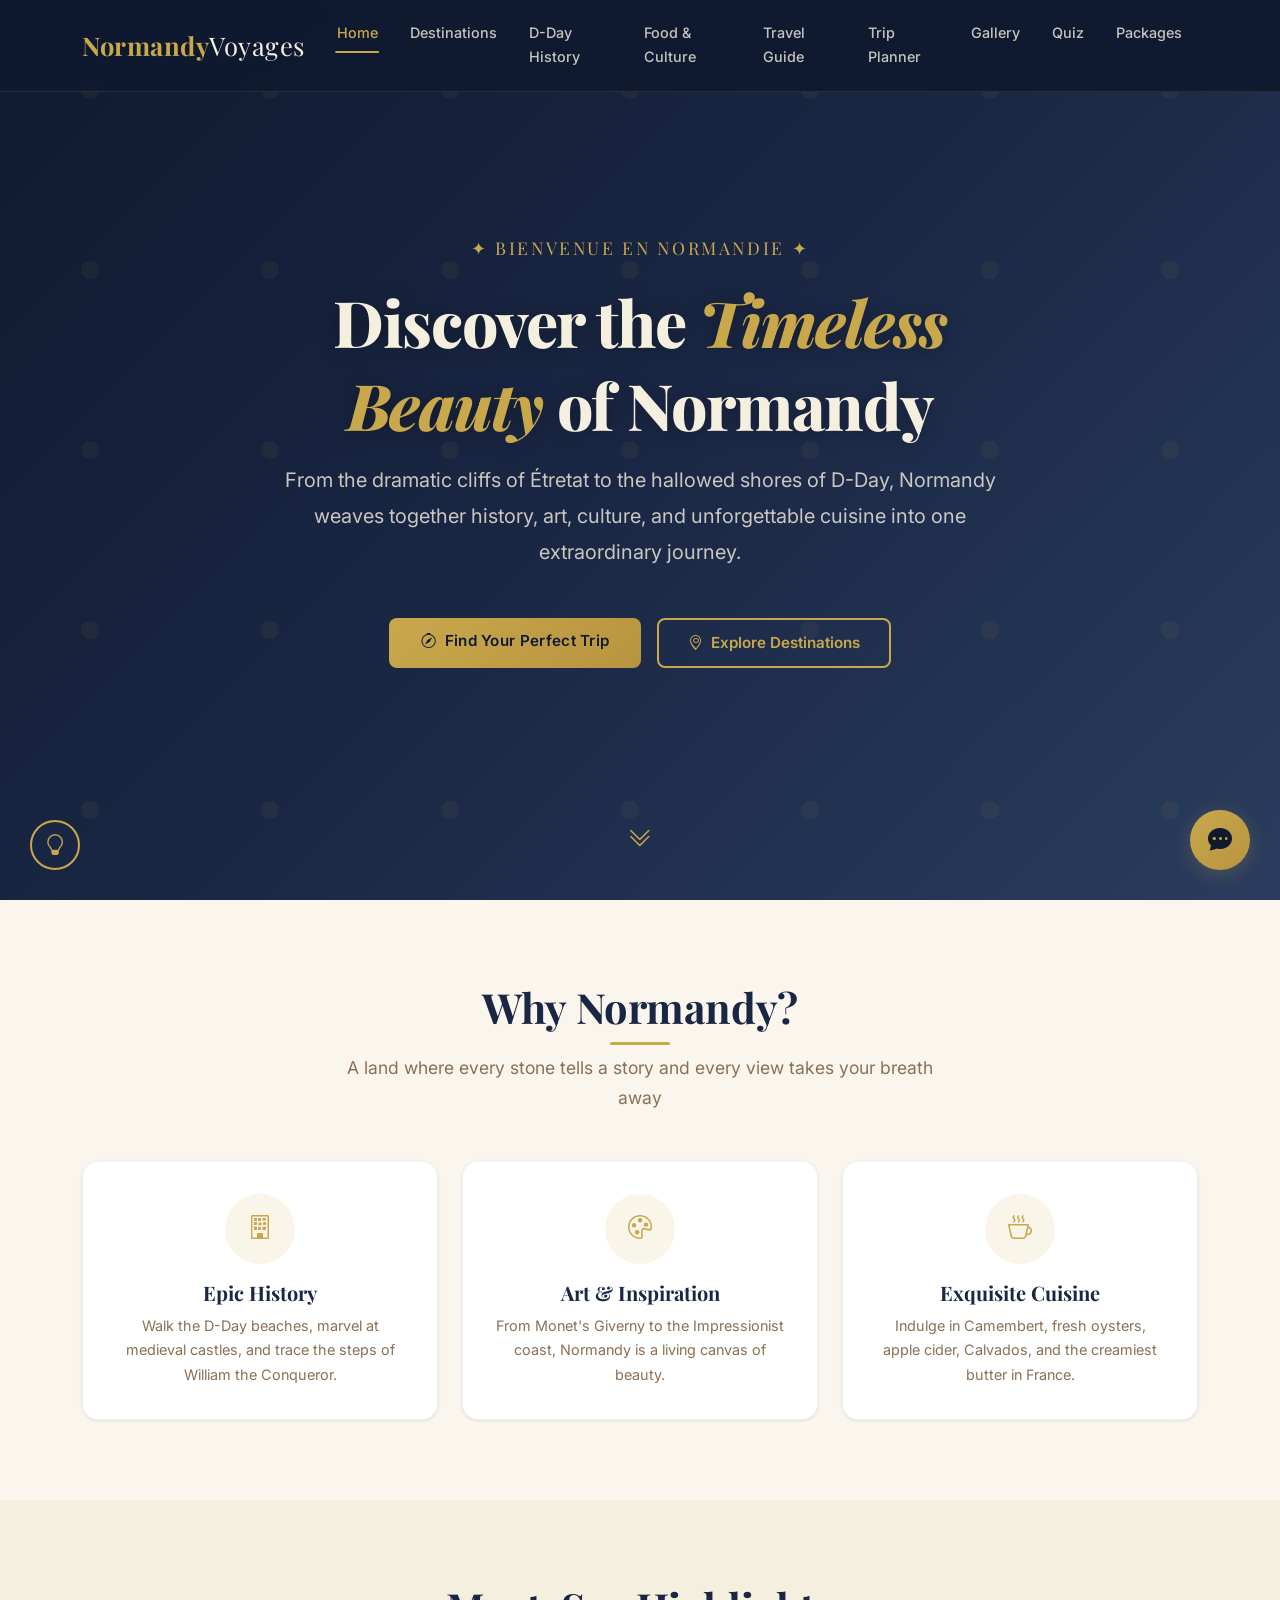
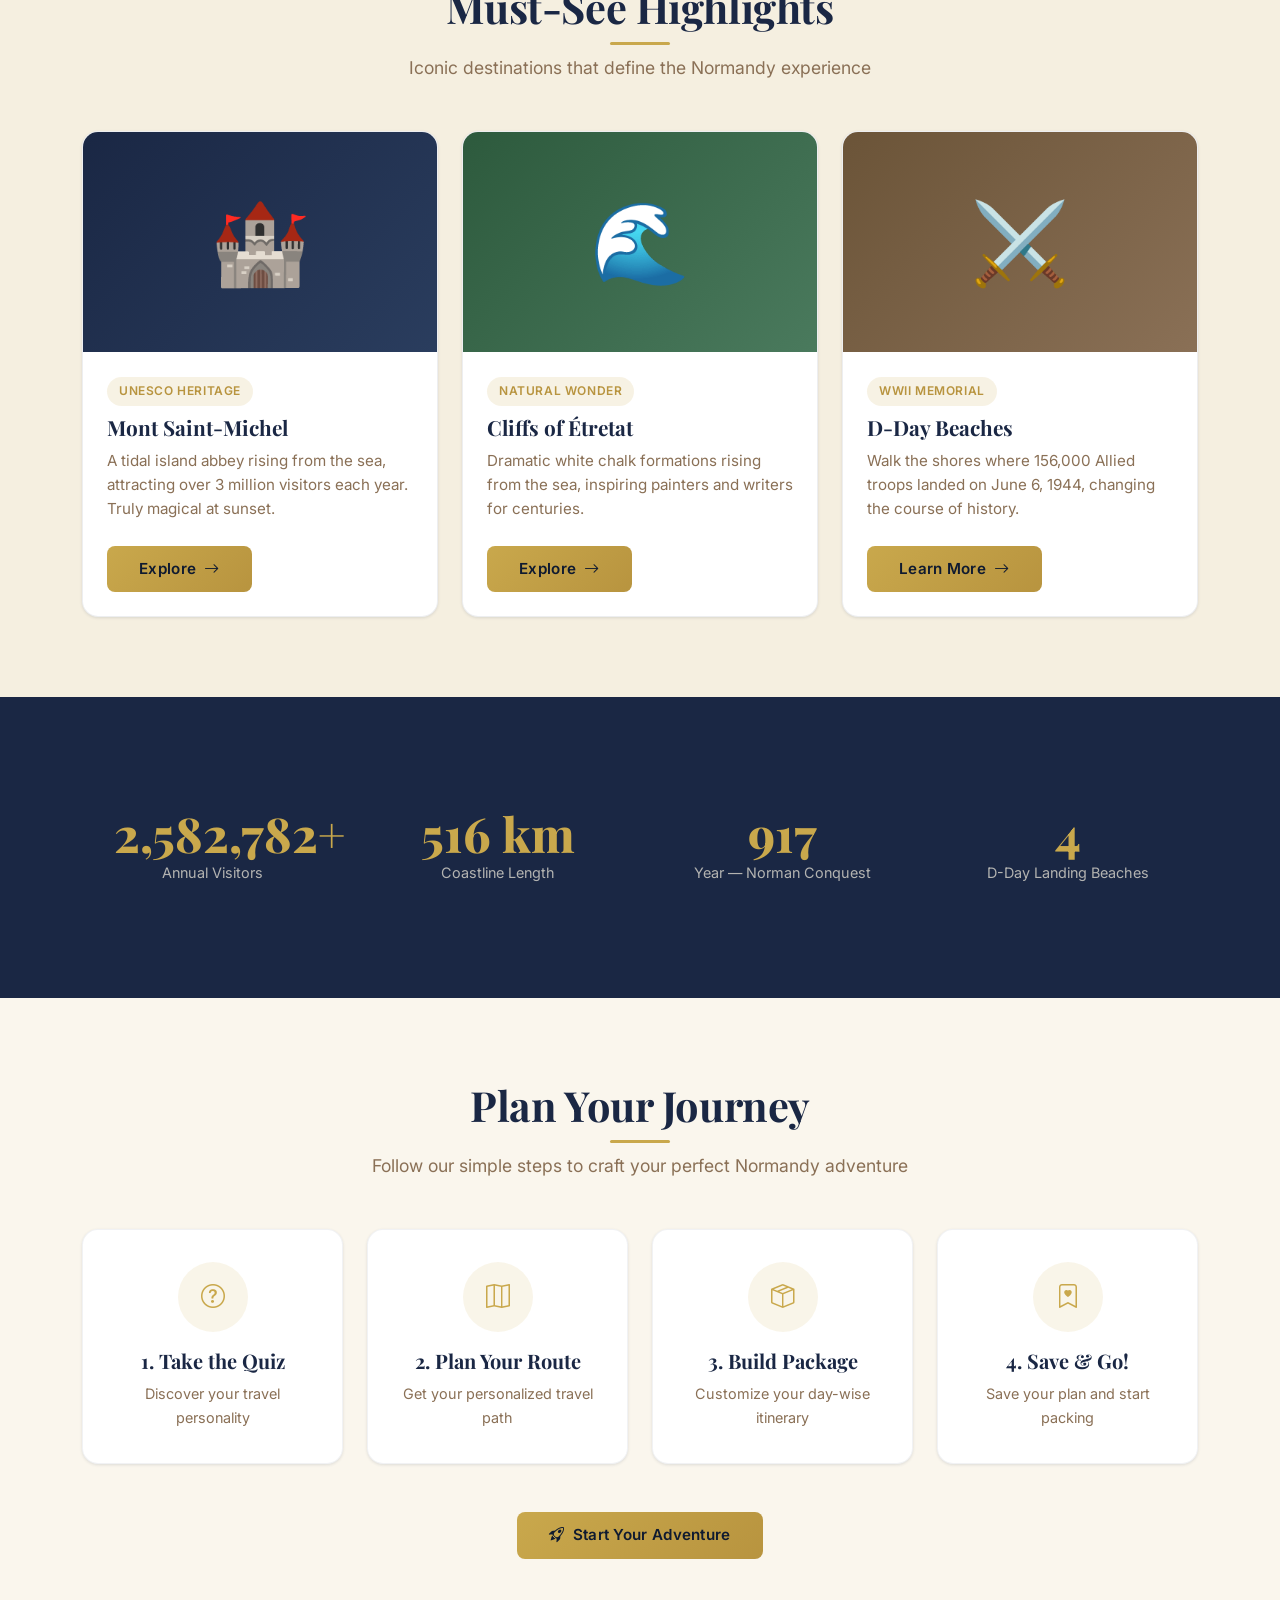
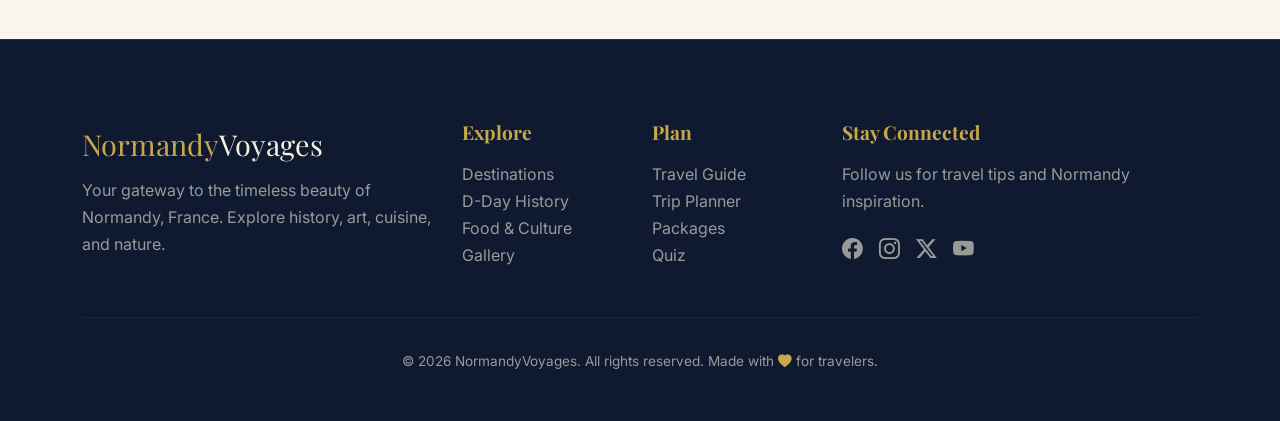
==== index.html @ 604ba860 "Initial commit: Normandy Travel Planner website" ====
<!DOCTYPE html>
<html lang="en">
<head>
  <meta charset="UTF-8">
  <meta name="viewport" content="width=device-width, initial-scale=1.0">
  <meta name="description" content="Discover Normandy, France — explore D-Day history, stunning cliffs, medieval towns, exquisite cuisine, and plan your dream trip from India.">
  <title>Normandy — Discover the Heart of France</title>

  <!-- Bootstrap 5 -->
  <link href="https://cdn.jsdelivr.net/npm/bootstrap@5.3.3/dist/css/bootstrap.min.css" rel="stylesheet">
  <!-- Bootstrap Icons -->
  <link href="https://cdn.jsdelivr.net/npm/bootstrap-icons@1.11.3/font/bootstrap-icons.min.css" rel="stylesheet">
  <!-- AOS -->
  <link href="https://unpkg.com/aos@2.3.4/dist/aos.css" rel="stylesheet">
  <!-- Custom CSS -->
  <link href="css/style.css" rel="stylesheet">
</head>
<body>

  <!-- Navbar -->
  <nav class="navbar navbar-expand-lg navbar-normandy fixed-top">
    <div class="container">
      <a class="navbar-brand" href="index.html">Normandy<span>Voyages</span></a>
      <button class="navbar-toggler" type="button" data-bs-toggle="collapse" data-bs-target="#navbarNav">
        <span class="navbar-toggler-icon"></span>
      </button>
      <div class="collapse navbar-collapse" id="navbarNav">
        <ul class="navbar-nav ms-auto">
          <li class="nav-item"><a class="nav-link active" href="index.html">Home</a></li>
          <li class="nav-item"><a class="nav-link" href="destinations.html">Destinations</a></li>
          <li class="nav-item"><a class="nav-link" href="history.html">D-Day History</a></li>
          <li class="nav-item"><a class="nav-link" href="food.html">Food & Culture</a></li>
          <li class="nav-item"><a class="nav-link" href="guide.html">Travel Guide</a></li>
          <li class="nav-item"><a class="nav-link" href="planner.html">Trip Planner</a></li>
          <li class="nav-item"><a class="nav-link" href="gallery.html">Gallery</a></li>
          <li class="nav-item"><a class="nav-link" href="quiz.html">Quiz</a></li>
          <li class="nav-item"><a class="nav-link" href="package.html">Packages</a></li>
        </ul>
      </div>
    </div>
  </nav>

  <!-- Hero -->
  <section class="hero" id="hero">
    <div class="hero-overlay"></div>
    <div class="hero-content" data-aos="fade-up">
      <p style="color: var(--gold); font-family: var(--font-heading); font-size: 1.1rem; letter-spacing: 0.15em; text-transform: uppercase; margin-bottom: 1rem;">
        ✦ Bienvenue en Normandie ✦
      </p>
      <h1>Discover the <span class="gold-text">Timeless Beauty</span> of Normandy</h1>
      <p>From the dramatic cliffs of Étretat to the hallowed shores of D-Day, Normandy weaves together history, art, culture, and unforgettable cuisine into one extraordinary journey.</p>
      <div class="d-flex gap-3 justify-content-center flex-wrap">
        <a href="quiz.html" class="btn btn-gold"><i class="bi bi-compass me-1"></i> Find Your Perfect Trip</a>
        <a href="destinations.html" class="btn btn-outline-gold"><i class="bi bi-geo-alt me-1"></i> Explore Destinations</a>
      </div>
    </div>
    <div class="hero-scroll-indicator">
      <i class="bi bi-chevron-double-down"></i>
    </div>
  </section>

  <!-- Why Normandy -->
  <section class="section-padding bg-cream" id="whyNormandy">
    <div class="container">
      <div class="section-heading" data-aos="fade-up">
        <h2>Why Normandy?</h2>
        <p>A land where every stone tells a story and every view takes your breath away</p>
      </div>
      <div class="row g-4">
        <div class="col-md-4" data-aos="fade-up" data-aos-delay="100">
          <div class="feature-icon-box">
            <div class="icon-circle"><i class="bi bi-building"></i></div>
            <h5>Epic History</h5>
            <p>Walk the D-Day beaches, marvel at medieval castles, and trace the steps of William the Conqueror.</p>
          </div>
        </div>
        <div class="col-md-4" data-aos="fade-up" data-aos-delay="200">
          <div class="feature-icon-box">
            <div class="icon-circle"><i class="bi bi-palette"></i></div>
            <h5>Art & Inspiration</h5>
            <p>From Monet's Giverny to the Impressionist coast, Normandy is a living canvas of beauty.</p>
          </div>
        </div>
        <div class="col-md-4" data-aos="fade-up" data-aos-delay="300">
          <div class="feature-icon-box">
            <div class="icon-circle"><i class="bi bi-cup-hot"></i></div>
            <h5>Exquisite Cuisine</h5>
            <p>Indulge in Camembert, fresh oysters, apple cider, Calvados, and the creamiest butter in France.</p>
          </div>
        </div>
      </div>
    </div>
  </section>

  <!-- Highlights Carousel Cards -->
  <section class="section-padding bg-parchment">
    <div class="container">
      <div class="section-heading" data-aos="fade-up">
        <h2>Must-See Highlights</h2>
        <p>Iconic destinations that define the Normandy experience</p>
      </div>
      <div class="row g-4">
        <div class="col-lg-4 col-md-6" data-aos="fade-up" data-aos-delay="100">
          <div class="card-normandy h-100">
            <div style="height: 220px; background: linear-gradient(135deg, #1a2744 0%, #2a3d5e 100%); display:flex; align-items:center; justify-content:center;">
              <span style="font-size: 5rem;">🏰</span>
            </div>
            <div class="card-body">
              <span class="card-badge">UNESCO Heritage</span>
              <h5 class="card-title">Mont Saint-Michel</h5>
              <p class="card-text">A tidal island abbey rising from the sea, attracting over 3 million visitors each year. Truly magical at sunset.</p>
              <a href="destinations.html" class="btn btn-sm btn-gold mt-2">Explore <i class="bi bi-arrow-right ms-1"></i></a>
            </div>
          </div>
        </div>
        <div class="col-lg-4 col-md-6" data-aos="fade-up" data-aos-delay="200">
          <div class="card-normandy h-100">
            <div style="height: 220px; background: linear-gradient(135deg, #2d5a3d 0%, #4a7a5d 100%); display:flex; align-items:center; justify-content:center;">
              <span style="font-size: 5rem;">🌊</span>
            </div>
            <div class="card-body">
              <span class="card-badge">Natural Wonder</span>
              <h5 class="card-title">Cliffs of Étretat</h5>
              <p class="card-text">Dramatic white chalk formations rising from the sea, inspiring painters and writers for centuries.</p>
              <a href="destinations.html" class="btn btn-sm btn-gold mt-2">Explore <i class="bi bi-arrow-right ms-1"></i></a>
            </div>
          </div>
        </div>
        <div class="col-lg-4 col-md-6" data-aos="fade-up" data-aos-delay="300">
          <div class="card-normandy h-100">
            <div style="height: 220px; background: linear-gradient(135deg, #6b5438 0%, #8a7056 100%); display:flex; align-items:center; justify-content:center;">
              <span style="font-size: 5rem;">⚔️</span>
            </div>
            <div class="card-body">
              <span class="card-badge">WWII Memorial</span>
              <h5 class="card-title">D-Day Beaches</h5>
              <p class="card-text">Walk the shores where 156,000 Allied troops landed on June 6, 1944, changing the course of history.</p>
              <a href="history.html" class="btn btn-sm btn-gold mt-2">Learn More <i class="bi bi-arrow-right ms-1"></i></a>
            </div>
          </div>
        </div>
      </div>
    </div>
  </section>

  <!-- Stats -->
  <section class="section-padding bg-navy">
    <div class="container">
      <div class="row g-4 text-center">
        <div class="col-6 col-md-3" data-aos="fade-up" data-aos-delay="100">
          <div class="stat-counter">
            <div class="stat-number" data-target="3000000" data-suffix="+">0</div>
            <div class="stat-label">Annual Visitors</div>
          </div>
        </div>
        <div class="col-6 col-md-3" data-aos="fade-up" data-aos-delay="200">
          <div class="stat-counter">
            <div class="stat-number" data-target="600" data-suffix=" km">0</div>
            <div class="stat-label">Coastline Length</div>
          </div>
        </div>
        <div class="col-6 col-md-3" data-aos="fade-up" data-aos-delay="300">
          <div class="stat-counter">
            <div class="stat-number" data-target="1066" data-suffix="">0</div>
            <div class="stat-label">Year — Norman Conquest</div>
          </div>
        </div>
        <div class="col-6 col-md-3" data-aos="fade-up" data-aos-delay="400">
          <div class="stat-counter">
            <div class="stat-number" data-target="5" data-suffix="">0</div>
            <div class="stat-label">D-Day Landing Beaches</div>
          </div>
        </div>
      </div>
    </div>
  </section>

  <!-- User Flow CTA -->
  <section class="section-padding bg-cream">
    <div class="container">
      <div class="section-heading" data-aos="fade-up">
        <h2>Plan Your Journey</h2>
        <p>Follow our simple steps to craft your perfect Normandy adventure</p>
      </div>
      <div class="row g-4">
        <div class="col-md-3 col-6" data-aos="fade-up" data-aos-delay="100">
          <div class="feature-icon-box">
            <div class="icon-circle"><i class="bi bi-question-circle"></i></div>
            <h5>1. Take the Quiz</h5>
            <p>Discover your travel personality</p>
          </div>
        </div>
        <div class="col-md-3 col-6" data-aos="fade-up" data-aos-delay="200">
          <div class="feature-icon-box">
            <div class="icon-circle"><i class="bi bi-map"></i></div>
            <h5>2. Plan Your Route</h5>
            <p>Get your personalized travel path</p>
          </div>
        </div>
        <div class="col-md-3 col-6" data-aos="fade-up" data-aos-delay="300">
          <div class="feature-icon-box">
            <div class="icon-circle"><i class="bi bi-box-seam"></i></div>
            <h5>3. Build Package</h5>
            <p>Customize your day-wise itinerary</p>
          </div>
        </div>
        <div class="col-md-3 col-6" data-aos="fade-up" data-aos-delay="400">
          <div class="feature-icon-box">
            <div class="icon-circle"><i class="bi bi-bookmark-heart"></i></div>
            <h5>4. Save & Go!</h5>
            <p>Save your plan and start packing</p>
          </div>
        </div>
      </div>
      <div class="text-center mt-5" data-aos="fade-up" data-aos-delay="500">
        <a href="quiz.html" class="btn btn-gold btn-lg"><i class="bi bi-rocket-takeoff me-2"></i>Start Your Adventure</a>
      </div>
    </div>
  </section>

  <!-- Footer -->
  <footer class="footer">
    <div class="container">
      <div class="row g-4">
        <div class="col-lg-4 col-md-6">
          <div class="footer-brand">Normandy<span style="color: var(--parchment); font-weight: 400;">Voyages</span></div>
          <p>Your gateway to the timeless beauty of Normandy, France. Explore history, art, cuisine, and nature.</p>
        </div>
        <div class="col-lg-2 col-md-6">
          <h5>Explore</h5>
          <ul class="list-unstyled">
            <li><a href="destinations.html">Destinations</a></li>
            <li><a href="history.html">D-Day History</a></li>
            <li><a href="food.html">Food & Culture</a></li>
            <li><a href="gallery.html">Gallery</a></li>
          </ul>
        </div>
        <div class="col-lg-2 col-md-6">
          <h5>Plan</h5>
          <ul class="list-unstyled">
            <li><a href="guide.html">Travel Guide</a></li>
            <li><a href="planner.html">Trip Planner</a></li>
            <li><a href="package.html">Packages</a></li>
            <li><a href="quiz.html">Quiz</a></li>
          </ul>
        </div>
        <div class="col-lg-4 col-md-6">
          <h5>Stay Connected</h5>
          <p>Follow us for travel tips and Normandy inspiration.</p>
          <div class="d-flex gap-3 mt-2">
            <a href="#" aria-label="Facebook" style="font-size: 1.3rem;"><i class="bi bi-facebook"></i></a>
            <a href="#" aria-label="Instagram" style="font-size: 1.3rem;"><i class="bi bi-instagram"></i></a>
            <a href="#" aria-label="Twitter" style="font-size: 1.3rem;"><i class="bi bi-twitter-x"></i></a>
            <a href="#" aria-label="YouTube" style="font-size: 1.3rem;"><i class="bi bi-youtube"></i></a>
          </div>
        </div>
      </div>
      <div class="footer-divider"></div>
      <div class="footer-bottom">
        <p>&copy; 2026 NormandyVoyages. All rights reserved. Made with <i class="bi bi-heart-fill" style="color: var(--gold);"></i> for travelers.</p>
      </div>
    </div>
  </footer>

  <!-- Surprise Button -->
  <button class="surprise-btn" id="surpriseBtn" aria-label="Fun fact"><i class="bi bi-lightbulb"></i></button>

  <!-- Scripts -->
  <script src="https://cdn.jsdelivr.net/npm/bootstrap@5.3.3/dist/js/bootstrap.bundle.min.js"></script>
  <script src="https://unpkg.com/aos@2.3.4/dist/aos.js"></script>
  <script src="js/app.js"></script>
  <script src="js/chatbot.js"></script>
</body>
</html>
---- css/style.css ----
/* ============================================
   NORMANDY TRAVEL WEBSITE — DESIGN SYSTEM
   Theme: Historic + Nostalgic / Old Europe
   ============================================ */

/* --- Google Fonts --- */
@import url('https://fonts.googleapis.com/css2?family=Playfair+Display:ital,wght@0,400;0,600;0,700;0,800;1,400&family=Cinzel:wght@400;600;700&family=Inter:wght@300;400;500;600;700&display=swap');

/* --- CSS Variables --- */
:root {
  /* Palette */
  --navy:        #1a2744;
  --navy-deep:   #0f1a30;
  --navy-light:  #2a3d5e;
  --parchment:   #f5efe0;
  --parchment-dark: #e8dcc8;
  --gold:        #c9a84c;
  --gold-muted:  #b8943f;
  --gold-light:  #e2cf8a;
  --brown:       #6b5438;
  --brown-soft:  #8a7056;
  --brown-light: #a8916f;
  --cream:       #faf6ed;
  --white:       #ffffff;
  --black:       #111111;
  --red-accent:  #9e3a3a;

  /* Typography */
  --font-heading: 'Playfair Display', 'Cinzel', Georgia, serif;
  --font-body:    'Inter', -apple-system, BlinkMacSystemFont, sans-serif;

  /* Spacing */
  --space-xs: 0.25rem;
  --space-sm: 0.5rem;
  --space-md: 1rem;
  --space-lg: 2rem;
  --space-xl: 3rem;
  --space-2xl: 5rem;

  /* Border Radius */
  --radius-sm: 4px;
  --radius-md: 8px;
  --radius-lg: 16px;
  --radius-full: 9999px;

  /* Shadows */
  --shadow-sm: 0 1px 3px rgba(26,39,68,0.12);
  --shadow-md: 0 4px 12px rgba(26,39,68,0.15);
  --shadow-lg: 0 8px 30px rgba(26,39,68,0.2);
  --shadow-gold: 0 4px 20px rgba(201,168,76,0.25);

  /* Transitions */
  --transition-fast: 0.2s ease;
  --transition-base: 0.3s ease;
  --transition-slow: 0.5s ease;
}

/* --- Reset & Base --- */
*, *::before, *::after {
  box-sizing: border-box;
  margin: 0;
  padding: 0;
}

html {
  scroll-behavior: smooth;
  overflow-x: hidden;
}

body {
  font-family: var(--font-body);
  background-color: var(--cream);
  color: var(--navy);
  line-height: 1.7;
  font-weight: 400;
  overflow-x: hidden;
}

::selection {
  background: var(--gold);
  color: var(--navy-deep);
}

img {
  max-width: 100%;
  height: auto;
}

a {
  color: var(--gold-muted);
  text-decoration: none;
  transition: color var(--transition-fast);
}
a:hover {
  color: var(--gold);
}

/* --- Typography --- */
h1, h2, h3, h4, h5, h6 {
  font-family: var(--font-heading);
  color: var(--navy);
  line-height: 1.3;
  font-weight: 700;
}

h1 { font-size: 3.2rem; letter-spacing: -0.02em; }
h2 { font-size: 2.4rem; letter-spacing: -0.01em; }
h3 { font-size: 1.8rem; }
h4 { font-size: 1.4rem; }

.text-gold { color: var(--gold) !important; }
.text-parchment { color: var(--parchment) !important; }
.text-navy { color: var(--navy) !important; }
.text-brown { color: var(--brown) !important; }

/* --- Section Helpers --- */
.section-padding {
  padding: var(--space-2xl) 0;
}

.section-heading {
  text-align: center;
  margin-bottom: var(--space-xl);
}
.section-heading h2 {
  font-size: 2.6rem;
  margin-bottom: var(--space-sm);
  position: relative;
  display: inline-block;
}
.section-heading h2::after {
  content: '';
  display: block;
  width: 60px;
  height: 3px;
  background: var(--gold);
  margin: var(--space-sm) auto 0;
  border-radius: var(--radius-full);
}
.section-heading p {
  color: var(--brown-soft);
  font-size: 1.1rem;
  max-width: 600px;
  margin: 0 auto;
}

.bg-navy    { background-color: var(--navy) !important; }
.bg-cream   { background-color: var(--cream) !important; }
.bg-parchment { background-color: var(--parchment) !important; }
.bg-navy-deep { background-color: var(--navy-deep) !important; }

/* --- Navbar --- */
.navbar-normandy {
  background: rgba(15,26,48,0.95);
  backdrop-filter: blur(12px);
  -webkit-backdrop-filter: blur(12px);
  border-bottom: 1px solid rgba(201,168,76,0.15);
  padding: 0.8rem 0;
  transition: all var(--transition-base);
}
.navbar-normandy .navbar-brand {
  font-family: var(--font-heading);
  font-size: 1.6rem;
  color: var(--gold) !important;
  font-weight: 700;
  letter-spacing: 0.02em;
}
.navbar-normandy .navbar-brand span {
  color: var(--parchment);
  font-weight: 400;
}
.navbar-normandy .nav-link {
  color: rgba(245,239,224,0.8) !important;
  font-size: 0.9rem;
  font-weight: 500;
  padding: 0.5rem 1rem !important;
  transition: color var(--transition-fast);
  position: relative;
}
.navbar-normandy .nav-link::after {
  content: '';
  position: absolute;
  bottom: 0;
  left: 50%;
  transform: translateX(-50%);
  width: 0;
  height: 2px;
  background: var(--gold);
  transition: width var(--transition-base);
  border-radius: var(--radius-full);
}
.navbar-normandy .nav-link:hover,
.navbar-normandy .nav-link.active {
  color: var(--gold) !important;
}
.navbar-normandy .nav-link:hover::after,
.navbar-normandy .nav-link.active::after {
  width: 60%;
}
.navbar-normandy .navbar-toggler {
  border-color: rgba(201,168,76,0.3);
}
.navbar-normandy .navbar-toggler-icon {
  filter: invert(1);
}

/* --- Hero Section --- */
.hero {
  position: relative;
  min-height: 100vh;
  display: flex;
  align-items: center;
  justify-content: center;
  text-align: center;
  overflow: hidden;
  background: linear-gradient(135deg, var(--navy-deep) 0%, var(--navy) 50%, var(--navy-light) 100%);
}
.hero-overlay {
  position: absolute;
  inset: 0;
  background: url('data:image/svg+xml,<svg xmlns="http://www.w3.org/2000/svg" viewBox="0 0 100 100"><defs><pattern id="p" width="20" height="20" patternUnits="userSpaceOnUse"><circle cx="10" cy="10" r="1" fill="rgba(201,168,76,0.06)"/></pattern></defs><rect fill="url(%23p)" width="100" height="100"/></svg>');
  z-index: 1;
}
.hero-content {
  position: relative;
  z-index: 2;
  max-width: 800px;
  padding: var(--space-lg);
}
.hero-content h1 {
  color: var(--parchment);
  font-size: 4rem;
  font-weight: 800;
  margin-bottom: var(--space-md);
  text-shadow: 0 2px 20px rgba(0,0,0,0.3);
}
.hero-content h1 .gold-text {
  color: var(--gold);
  font-style: italic;
}
.hero-content p {
  color: rgba(245,239,224,0.8);
  font-size: 1.25rem;
  margin-bottom: var(--space-xl);
  line-height: 1.8;
}
.hero-scroll-indicator {
  position: absolute;
  bottom: 40px;
  left: 50%;
  transform: translateX(-50%);
  z-index: 2;
  animation: bounce 2s infinite;
}
.hero-scroll-indicator i {
  color: var(--gold);
  font-size: 1.5rem;
}

@keyframes bounce {
  0%, 20%, 50%, 80%, 100% { transform: translateX(-50%) translateY(0); }
  40% { transform: translateX(-50%) translateY(-15px); }
  60% { transform: translateX(-50%) translateY(-8px); }
}

/* --- Buttons --- */
.btn-gold {
  background: linear-gradient(135deg, var(--gold) 0%, var(--gold-muted) 100%);
  color: var(--navy-deep);
  border: none;
  padding: 0.75rem 2rem;
  font-family: var(--font-body);
  font-weight: 600;
  font-size: 0.95rem;
  border-radius: var(--radius-md);
  cursor: pointer;
  transition: all var(--transition-base);
  position: relative;
  overflow: hidden;
  letter-spacing: 0.02em;
}
.btn-gold::before {
  content: '';
  position: absolute;
  top: 50%;
  left: 50%;
  width: 0;
  height: 0;
  background: rgba(255,255,255,0.2);
  border-radius: 50%;
  transform: translate(-50%,-50%);
  transition: width 0.6s ease, height 0.6s ease;
}
.btn-gold:hover {
  transform: translateY(-2px);
  box-shadow: var(--shadow-gold);
  color: var(--navy-deep);
}
.btn-gold:hover::before {
  width: 300px;
  height: 300px;
}
.btn-gold:active {
  transform: translateY(0);
}

.btn-outline-gold {
  background: transparent;
  border: 2px solid var(--gold);
  color: var(--gold);
  padding: 0.7rem 1.8rem;
  font-weight: 600;
  font-size: 0.95rem;
  border-radius: var(--radius-md);
  cursor: pointer;
  transition: all var(--transition-base);
}
.btn-outline-gold:hover {
  background: var(--gold);
  color: var(--navy-deep);
  transform: translateY(-2px);
  box-shadow: var(--shadow-gold);
}

.btn-navy {
  background: var(--navy);
  color: var(--parchment);
  border: none;
  padding: 0.75rem 2rem;
  font-weight: 600;
  font-size: 0.95rem;
  border-radius: var(--radius-md);
  cursor: pointer;
  transition: all var(--transition-base);
}
.btn-navy:hover {
  background: var(--navy-light);
  color: var(--gold);
  transform: translateY(-2px);
  box-shadow: var(--shadow-md);
}

/* --- Card System --- */
.card-normandy {
  background: var(--white);
  border: 1px solid rgba(26,39,68,0.08);
  border-radius: var(--radius-lg);
  overflow: hidden;
  transition: all var(--transition-base);
  box-shadow: var(--shadow-sm);
}
.card-normandy:hover {
  transform: translateY(-6px);
  box-shadow: var(--shadow-lg);
  border-color: rgba(201,168,76,0.2);
}
.card-normandy .card-img-top {
  height: 220px;
  object-fit: cover;
  transition: transform var(--transition-slow);
}
.card-normandy:hover .card-img-top {
  transform: scale(1.05);
}
.card-normandy .card-body {
  padding: 1.5rem;
}
.card-normandy .card-title {
  font-family: var(--font-heading);
  color: var(--navy);
  font-size: 1.3rem;
  margin-bottom: 0.5rem;
}
.card-normandy .card-text {
  color: var(--brown-soft);
  font-size: 0.95rem;
  line-height: 1.6;
}
.card-normandy .card-badge {
  display: inline-block;
  background: rgba(201,168,76,0.15);
  color: var(--gold-muted);
  font-size: 0.75rem;
  font-weight: 600;
  padding: 0.25rem 0.75rem;
  border-radius: var(--radius-full);
  margin-bottom: 0.5rem;
  text-transform: uppercase;
  letter-spacing: 0.05em;
}

/* Dark card variant */
.card-dark {
  background: var(--navy);
  border-color: rgba(201,168,76,0.1);
}
.card-dark .card-title { color: var(--parchment); }
.card-dark .card-text { color: rgba(245,239,224,0.7); }

/* --- Footer --- */
.footer {
  background: var(--navy-deep);
  color: rgba(245,239,224,0.6);
  padding: var(--space-2xl) 0 var(--space-lg);
  border-top: 1px solid rgba(201,168,76,0.15);
}
.footer h5 {
  color: var(--gold);
  font-family: var(--font-heading);
  margin-bottom: var(--space-md);
  font-size: 1.2rem;
}
.footer a {
  color: rgba(245,239,224,0.6);
  transition: color var(--transition-fast);
}
.footer a:hover {
  color: var(--gold);
}
.footer-brand {
  font-family: var(--font-heading);
  font-size: 1.8rem;
  color: var(--gold);
  margin-bottom: var(--space-sm);
}
.footer-divider {
  border-top: 1px solid rgba(201,168,76,0.1);
  margin: var(--space-lg) 0;
}
.footer-bottom {
  text-align: center;
  font-size: 0.85rem;
}

/* --- Page Header Banner (for inner pages) --- */
.page-banner {
  background: linear-gradient(135deg, var(--navy-deep), var(--navy));
  padding: 8rem 0 4rem;
  text-align: center;
  position: relative;
  overflow: hidden;
}
.page-banner::before {
  content: '';
  position: absolute;
  inset: 0;
  background: radial-gradient(circle at 30% 50%, rgba(201,168,76,0.08) 0%, transparent 60%);
}
.page-banner h1 {
  color: var(--parchment);
  font-size: 3rem;
  position: relative;
  z-index: 1;
}
.page-banner p {
  color: rgba(245,239,224,0.7);
  font-size: 1.15rem;
  max-width: 600px;
  margin: var(--space-sm) auto 0;
  position: relative;
  z-index: 1;
}

/* --- Timeline (History page) --- */
.timeline {
  position: relative;
  padding: var(--space-lg) 0;
}
.timeline::before {
  content: '';
  position: absolute;
  left: 50%;
  transform: translateX(-50%);
  top: 0;
  bottom: 0;
  width: 3px;
  background: linear-gradient(to bottom, var(--gold), var(--brown-light));
  border-radius: var(--radius-full);
}
.timeline-item {
  position: relative;
  width: 45%;
  padding: var(--space-lg);
  background: var(--white);
  border-radius: var(--radius-lg);
  box-shadow: var(--shadow-sm);
  margin-bottom: var(--space-xl);
  border: 1px solid rgba(26,39,68,0.06);
  transition: all var(--transition-base);
}
.timeline-item:hover {
  box-shadow: var(--shadow-md);
  transform: translateY(-3px);
}
.timeline-item:nth-child(odd) {
  margin-left: 5%;
}
.timeline-item:nth-child(even) {
  margin-left: 50%;
}
.timeline-item .timeline-date {
  display: inline-block;
  background: var(--navy);
  color: var(--gold);
  padding: 0.3rem 1rem;
  border-radius: var(--radius-full);
  font-size: 0.85rem;
  font-weight: 600;
  margin-bottom: var(--space-sm);
}
.timeline-item h4 {
  color: var(--navy);
  margin-bottom: 0.5rem;
}
.timeline-item p {
  color: var(--brown-soft);
  font-size: 0.95rem;
}
.timeline-dot {
  position: absolute;
  top: 2rem;
  width: 16px;
  height: 16px;
  background: var(--gold);
  border: 3px solid var(--navy);
  border-radius: 50%;
  z-index: 2;
}
.timeline-item:nth-child(odd) .timeline-dot {
  right: -8px;
  transform: translateX(50%);
}
.timeline-item:nth-child(even) .timeline-dot {
  left: -8px;
  transform: translateX(-50%);
}

/* Responsive timeline */
@media (max-width: 768px) {
  .timeline::before { left: 20px; }
  .timeline-item { width: calc(100% - 50px); margin-left: 50px !important; }
  .timeline-item .timeline-dot { left: -42px !important; right: auto !important; transform: none !important; }
}

/* --- Gallery --- */
.gallery-filter-btn {
  background: transparent;
  border: 2px solid var(--navy-light);
  color: var(--navy);
  padding: 0.5rem 1.2rem;
  border-radius: var(--radius-full);
  font-size: 0.85rem;
  font-weight: 500;
  cursor: pointer;
  transition: all var(--transition-base);
  margin: 0.25rem;
}
.gallery-filter-btn:hover,
.gallery-filter-btn.active {
  background: var(--navy);
  color: var(--gold);
  border-color: var(--navy);
}
.gallery-grid {
  display: grid;
  grid-template-columns: repeat(auto-fill, minmax(280px, 1fr));
  gap: var(--space-md);
}
.gallery-item {
  position: relative;
  border-radius: var(--radius-lg);
  overflow: hidden;
  cursor: pointer;
  aspect-ratio: 4/3;
}
.gallery-item img {
  width: 100%;
  height: 100%;
  object-fit: cover;
  transition: transform var(--transition-slow);
}
.gallery-item:hover img {
  transform: scale(1.1);
}
.gallery-item .gallery-overlay {
  position: absolute;
  inset: 0;
  background: linear-gradient(to top, rgba(15,26,48,0.85), transparent 60%);
  display: flex;
  align-items: flex-end;
  padding: var(--space-md);
  opacity: 0;
  transition: opacity var(--transition-base);
}
.gallery-item:hover .gallery-overlay {
  opacity: 1;
}
.gallery-overlay span {
  color: var(--parchment);
  font-family: var(--font-heading);
  font-size: 1.1rem;
}

/* --- Quiz Styles --- */
.quiz-container {
  max-width: 700px;
  margin: 0 auto;
  background: var(--white);
  border-radius: var(--radius-lg);
  padding: var(--space-xl);
  box-shadow: var(--shadow-md);
  border: 1px solid rgba(26,39,68,0.06);
}
.quiz-progress {
  height: 6px;
  background: var(--parchment-dark);
  border-radius: var(--radius-full);
  margin-bottom: var(--space-lg);
  overflow: hidden;
}
.quiz-progress-bar {
  height: 100%;
  background: linear-gradient(90deg, var(--gold), var(--gold-light));
  border-radius: var(--radius-full);
  transition: width var(--transition-slow);
}
.quiz-question { margin-bottom: var(--space-lg); }
.quiz-question h3 {
  font-size: 1.4rem;
  margin-bottom: var(--space-md);
  color: var(--navy);
}
.quiz-option {
  display: block;
  width: 100%;
  text-align: left;
  background: var(--parchment);
  border: 2px solid transparent;
  border-radius: var(--radius-md);
  padding: 1rem 1.25rem;
  margin-bottom: var(--space-sm);
  cursor: pointer;
  transition: all var(--transition-fast);
  font-size: 0.95rem;
  color: var(--navy);
}
.quiz-option:hover {
  border-color: var(--gold);
  background: rgba(201,168,76,0.08);
  transform: translateX(5px);
}
.quiz-option.selected {
  border-color: var(--gold);
  background: rgba(201,168,76,0.15);
  font-weight: 600;
}

/* Quiz result */
.quiz-result {
  text-align: center;
  padding: var(--space-xl);
}
.quiz-result h2 {
  color: var(--gold);
  margin-bottom: var(--space-sm);
}

/* --- Planner Form --- */
.planner-form {
  background: var(--white);
  border-radius: var(--radius-lg);
  padding: var(--space-xl);
  box-shadow: var(--shadow-md);
  border: 1px solid rgba(26,39,68,0.06);
}
.planner-form label {
  font-weight: 600;
  color: var(--navy);
  margin-bottom: 0.3rem;
  font-size: 0.9rem;
}
.planner-form .form-control,
.planner-form .form-select {
  border: 2px solid var(--parchment-dark);
  border-radius: var(--radius-md);
  padding: 0.7rem 1rem;
  font-family: var(--font-body);
  transition: border-color var(--transition-fast);
  background: var(--cream);
}
.planner-form .form-control:focus,
.planner-form .form-select:focus {
  border-color: var(--gold);
  box-shadow: 0 0 0 3px rgba(201,168,76,0.15);
}

/* --- Planner Result --- */
.planner-result {
  background: var(--navy);
  border-radius: var(--radius-lg);
  padding: var(--space-xl);
  color: var(--parchment);
  margin-top: var(--space-lg);
}
.planner-result h3 {
  color: var(--gold);
  margin-bottom: var(--space-md);
}
.planner-result .route-step {
  display: flex;
  align-items: flex-start;
  gap: var(--space-md);
  padding: var(--space-md) 0;
  border-bottom: 1px solid rgba(201,168,76,0.12);
}
.planner-result .route-step:last-child { border-bottom: none; }
.route-step .route-icon {
  width: 40px;
  height: 40px;
  background: rgba(201,168,76,0.15);
  border-radius: 50%;
  display: flex;
  align-items: center;
  justify-content: center;
  color: var(--gold);
  flex-shrink: 0;
}
.route-step .route-info h5 {
  color: var(--parchment);
  font-family: var(--font-heading);
  margin-bottom: 0.2rem;
}
.route-step .route-info p {
  color: rgba(245,239,224,0.6);
  font-size: 0.9rem;
  margin: 0;
}

/* --- Package Builder --- */
.package-option {
  background: var(--white);
  border: 2px solid var(--parchment-dark);
  border-radius: var(--radius-lg);
  padding: var(--space-lg);
  text-align: center;
  cursor: pointer;
  transition: all var(--transition-base);
}
.package-option:hover {
  border-color: var(--gold);
  transform: translateY(-3px);
  box-shadow: var(--shadow-md);
}
.package-option.selected {
  border-color: var(--gold);
  background: rgba(201,168,76,0.06);
  box-shadow: var(--shadow-gold);
}
.package-option i {
  font-size: 2rem;
  color: var(--gold);
  margin-bottom: var(--space-sm);
}
.package-option h5 {
  color: var(--navy);
  margin-bottom: 0.3rem;
}
.package-option p {
  color: var(--brown-soft);
  font-size: 0.85rem;
  margin: 0;
}

/* Itinerary */
.itinerary-card {
  background: var(--white);
  border-radius: var(--radius-lg);
  overflow: hidden;
  box-shadow: var(--shadow-sm);
  border: 1px solid rgba(26,39,68,0.06);
  margin-bottom: var(--space-md);
  transition: all var(--transition-base);
}
.itinerary-card:hover {
  box-shadow: var(--shadow-md);
}
.itinerary-card .day-header {
  background: var(--navy);
  color: var(--gold);
  padding: 0.75rem 1.25rem;
  font-family: var(--font-heading);
  font-weight: 600;
}
.itinerary-card .day-body {
  padding: 1.25rem;
}
.itinerary-card .day-body p {
  color: var(--brown-soft);
  margin: 0;
  font-size: 0.95rem;
}

/* --- Chatbot --- */
.chatbot-toggle {
  position: fixed;
  bottom: 30px;
  right: 30px;
  width: 60px;
  height: 60px;
  background: linear-gradient(135deg, var(--gold), var(--gold-muted));
  border: none;
  border-radius: 50%;
  color: var(--navy-deep);
  font-size: 1.5rem;
  cursor: pointer;
  box-shadow: var(--shadow-gold);
  z-index: 1000;
  transition: all var(--transition-base);
  display: flex;
  align-items: center;
  justify-content: center;
}
.chatbot-toggle:hover {
  transform: scale(1.1);
  box-shadow: 0 6px 25px rgba(201,168,76,0.4);
}

.chatbot-window {
  position: fixed;
  bottom: 100px;
  right: 30px;
  width: 380px;
  max-height: 520px;
  background: var(--white);
  border-radius: var(--radius-lg);
  box-shadow: var(--shadow-lg);
  z-index: 1001;
  display: none;
  flex-direction: column;
  overflow: hidden;
  border: 1px solid rgba(26,39,68,0.08);
  animation: chatSlideUp 0.3s ease;
}
.chatbot-window.open {
  display: flex;
}
@keyframes chatSlideUp {
  from { opacity: 0; transform: translateY(20px); }
  to { opacity: 1; transform: translateY(0); }
}

.chatbot-header {
  background: var(--navy);
  color: var(--parchment);
  padding: 1rem 1.25rem;
  display: flex;
  align-items: center;
  justify-content: space-between;
}
.chatbot-header h6 {
  margin: 0;
  font-family: var(--font-heading);
  color: var(--gold);
  font-size: 1.1rem;
}
.chatbot-header .close-chat {
  background: none;
  border: none;
  color: var(--parchment);
  font-size: 1.2rem;
  cursor: pointer;
  opacity: 0.7;
  transition: opacity var(--transition-fast);
}
.chatbot-header .close-chat:hover { opacity: 1; }

.chatbot-body {
  flex: 1;
  overflow-y: auto;
  padding: var(--space-md);
  background: var(--cream);
  min-height: 300px;
}
.chat-message {
  margin-bottom: var(--space-sm);
  display: flex;
  gap: 0.5rem;
}
.chat-message.bot { justify-content: flex-start; }
.chat-message.user { justify-content: flex-end; }
.chat-bubble {
  max-width: 80%;
  padding: 0.75rem 1rem;
  border-radius: var(--radius-lg);
  font-size: 0.9rem;
  line-height: 1.5;
}
.chat-message.bot .chat-bubble {
  background: var(--white);
  color: var(--navy);
  border: 1px solid rgba(26,39,68,0.08);
  border-bottom-left-radius: var(--radius-sm);
}
.chat-message.user .chat-bubble {
  background: var(--navy);
  color: var(--parchment);
  border-bottom-right-radius: var(--radius-sm);
}

.chat-suggestions {
  display: flex;
  flex-wrap: wrap;
  gap: 0.4rem;
  margin-top: var(--space-sm);
}
.chat-suggestion-btn {
  background: rgba(201,168,76,0.12);
  border: 1px solid rgba(201,168,76,0.3);
  color: var(--gold-muted);
  font-size: 0.78rem;
  padding: 0.35rem 0.7rem;
  border-radius: var(--radius-full);
  cursor: pointer;
  transition: all var(--transition-fast);
}
.chat-suggestion-btn:hover {
  background: var(--gold);
  color: var(--navy-deep);
}

.chatbot-footer {
  padding: 0.75rem;
  background: var(--white);
  border-top: 1px solid rgba(26,39,68,0.06);
  display: flex;
  gap: 0.5rem;
}
.chatbot-footer input {
  flex: 1;
  border: 2px solid var(--parchment-dark);
  border-radius: var(--radius-md);
  padding: 0.6rem 1rem;
  font-family: var(--font-body);
  font-size: 0.9rem;
  background: var(--cream);
  transition: border-color var(--transition-fast);
}
.chatbot-footer input:focus {
  outline: none;
  border-color: var(--gold);
}
.chatbot-footer button {
  background: var(--gold);
  border: none;
  color: var(--navy-deep);
  width: 40px;
  height: 40px;
  border-radius: var(--radius-md);
  cursor: pointer;
  display: flex;
  align-items: center;
  justify-content: center;
  transition: all var(--transition-fast);
}
.chatbot-footer button:hover {
  background: var(--gold-muted);
}

/* Typing indicator */
.typing-indicator {
  display: flex;
  gap: 4px;
  padding: 0.75rem 1rem;
  background: var(--white);
  border-radius: var(--radius-lg);
  border-bottom-left-radius: var(--radius-sm);
  border: 1px solid rgba(26,39,68,0.08);
  width: fit-content;
}
.typing-dot {
  width: 8px;
  height: 8px;
  background: var(--gold);
  border-radius: 50%;
  animation: typingBounce 1.4s infinite ease-in-out;
}
.typing-dot:nth-child(2) { animation-delay: 0.2s; }
.typing-dot:nth-child(3) { animation-delay: 0.4s; }
@keyframes typingBounce {
  0%, 60%, 100% { transform: translateY(0); opacity: 0.4; }
  30% { transform: translateY(-6px); opacity: 1; }
}

/* --- Map Section --- */
#map {
  height: 500px;
  border-radius: var(--radius-lg);
  box-shadow: var(--shadow-md);
  border: 3px solid var(--parchment-dark);
  z-index: 1;
}

/* --- Weather Widget --- */
.weather-widget {
  background: linear-gradient(135deg, var(--navy), var(--navy-light));
  border-radius: var(--radius-lg);
  padding: var(--space-lg);
  color: var(--parchment);
  box-shadow: var(--shadow-md);
}
.weather-widget h5 {
  color: var(--gold);
  margin-bottom: var(--space-md);
}
.weather-icon {
  font-size: 3rem;
  color: var(--gold-light);
}
.weather-temp {
  font-size: 2.5rem;
  font-weight: 700;
  color: var(--parchment);
}

/* --- Currency Converter --- */
.currency-converter {
  background: var(--white);
  border-radius: var(--radius-lg);
  padding: var(--space-lg);
  box-shadow: var(--shadow-sm);
  border: 1px solid rgba(26,39,68,0.06);
}

/* --- Packing Checklist --- */
.checklist-item {
  display: flex;
  align-items: center;
  gap: var(--space-sm);
  padding: 0.6rem 0;
  border-bottom: 1px solid rgba(26,39,68,0.06);
  transition: all var(--transition-fast);
}
.checklist-item:hover {
  background: rgba(201,168,76,0.04);
  padding-left: 0.5rem;
}
.checklist-item input[type="checkbox"] {
  accent-color: var(--gold);
  width: 18px;
  height: 18px;
}
.checklist-item label {
  font-size: 0.95rem;
  color: var(--navy);
  cursor: pointer;
}
.checklist-item input:checked + label {
  text-decoration: line-through;
  color: var(--brown-light);
}

/* -- Loading Spinner --- */
.loader {
  display: flex;
  align-items: center;
  justify-content: center;
  padding: var(--space-lg);
}
.loader-spinner {
  width: 40px;
  height: 40px;
  border: 3px solid var(--parchment-dark);
  border-top-color: var(--gold);
  border-radius: 50%;
  animation: spin 0.8s linear infinite;
}
@keyframes spin {
  to { transform: rotate(360deg); }
}

/* --- Surprise Button --- */
.surprise-btn {
  position: fixed;
  bottom: 30px;
  left: 30px;
  background: var(--navy);
  color: var(--gold);
  border: 2px solid var(--gold);
  width: 50px;
  height: 50px;
  border-radius: 50%;
  font-size: 1.3rem;
  cursor: pointer;
  z-index: 999;
  transition: all var(--transition-base);
  display: flex;
  align-items: center;
  justify-content: center;
}
.surprise-btn:hover {
  background: var(--gold);
  color: var(--navy-deep);
  transform: rotate(15deg) scale(1.1);
}

/* --- Ripple Effect --- */
.ripple {
  position: relative;
  overflow: hidden;
}
.ripple::after {
  content: '';
  position: absolute;
  border-radius: 50%;
  background: rgba(201,168,76,0.3);
  width: 100px;
  height: 100px;
  margin-top: -50px;
  margin-left: -50px;
  top: 50%;
  left: 50%;
  animation: rippleEffect 0.6s;
  opacity: 0;
}
@keyframes rippleEffect {
  from { transform: scale(0); opacity: 1; }
  to { transform: scale(4); opacity: 0; }
}

/* --- Feature Grid --- */
.feature-icon-box {
  text-align: center;
  padding: var(--space-lg);
  background: var(--white);
  border-radius: var(--radius-lg);
  box-shadow: var(--shadow-sm);
  border: 1px solid rgba(26,39,68,0.06);
  transition: all var(--transition-base);
}
.feature-icon-box:hover {
  transform: translateY(-5px);
  box-shadow: var(--shadow-md);
  border-color: rgba(201,168,76,0.2);
}
.feature-icon-box .icon-circle {
  width: 70px;
  height: 70px;
  border-radius: 50%;
  background: rgba(201,168,76,0.12);
  display: flex;
  align-items: center;
  justify-content: center;
  margin: 0 auto var(--space-md);
  font-size: 1.5rem;
  color: var(--gold);
  transition: all var(--transition-base);
}
.feature-icon-box:hover .icon-circle {
  background: var(--gold);
  color: var(--navy-deep);
}
.feature-icon-box h5 {
  color: var(--navy);
  margin-bottom: 0.5rem;
}
.feature-icon-box p {
  color: var(--brown-soft);
  font-size: 0.9rem;
  margin: 0;
}

/* --- Food Page Specials --- */
.food-card {
  position: relative;
  border-radius: var(--radius-lg);
  overflow: hidden;
  height: 350px;
  cursor: pointer;
}
.food-card img {
  width: 100%;
  height: 100%;
  object-fit: cover;
  transition: transform var(--transition-slow);
}
.food-card:hover img {
  transform: scale(1.08);
}
.food-card .food-info {
  position: absolute;
  bottom: 0;
  left: 0;
  right: 0;
  padding: var(--space-lg);
  background: linear-gradient(to top, rgba(15,26,48,0.9), transparent);
  color: var(--parchment);
}
.food-card .food-info h4 {
  color: var(--gold);
  margin-bottom: 0.3rem;
}
.food-card .food-info p {
  font-size: 0.9rem;
  color: rgba(245,239,224,0.8);
  margin: 0;
}

/* --- Scrollbar --- */
::-webkit-scrollbar {
  width: 8px;
}
::-webkit-scrollbar-track {
  background: var(--cream);
}
::-webkit-scrollbar-thumb {
  background: var(--brown-light);
  border-radius: var(--radius-full);
}
::-webkit-scrollbar-thumb:hover {
  background: var(--gold-muted);
}

/* --- Responsive --- */
@media (max-width: 992px) {
  h1 { font-size: 2.4rem; }
  h2 { font-size: 2rem; }
  .hero-content h1 { font-size: 3rem; }
  .section-heading h2 { font-size: 2.2rem; }
}
@media (max-width: 768px) {
  h1 { font-size: 2rem; }
  .hero-content h1 { font-size: 2.4rem; }
  .hero-content p { font-size: 1.05rem; }
  .section-padding { padding: var(--space-xl) 0; }
  .chatbot-window { width: calc(100% - 20px); right: 10px; bottom: 90px; }
  .page-banner { padding: 6rem 0 3rem; }
}
@media (max-width: 576px) {
  .hero-content h1 { font-size: 2rem; }
  .gallery-grid { grid-template-columns: 1fr; }
}

/* --- Glass Card --- */
.glass-card {
  background: rgba(255,255,255,0.7);
  backdrop-filter: blur(10px);
  -webkit-backdrop-filter: blur(10px);
  border: 1px solid rgba(255,255,255,0.3);
  border-radius: var(--radius-lg);
  box-shadow: var(--shadow-sm);
}

/* --- Stat Counter --- */
.stat-counter {
  text-align: center;
  padding: var(--space-lg);
}
.stat-counter .stat-number {
  font-family: var(--font-heading);
  font-size: 3rem;
  font-weight: 800;
  color: var(--gold);
  line-height: 1;
}
.stat-counter .stat-label {
  color: rgba(245,239,224,0.7);
  font-size: 0.9rem;
  margin-top: var(--space-xs);
}

/* --- Lightbox --- */
.lightbox-overlay {
  position: fixed;
  inset: 0;
  background: rgba(15,26,48,0.95);
  z-index: 2000;
  display: none;
  align-items: center;
  justify-content: center;
  animation: fadeIn 0.3s ease;
}
.lightbox-overlay.active { display: flex; }
.lightbox-overlay img {
  max-width: 90%;
  max-height: 85vh;
  border-radius: var(--radius-md);
  box-shadow: var(--shadow-lg);
}
.lightbox-close {
  position: absolute;
  top: 20px;
  right: 30px;
  background: none;
  border: none;
  color: var(--parchment);
  font-size: 2rem;
  cursor: pointer;
  opacity: 0.7;
  transition: opacity var(--transition-fast);
}
.lightbox-close:hover { opacity: 1; }

@keyframes fadeIn {
  from { opacity: 0; }
  to { opacity: 1; }
}
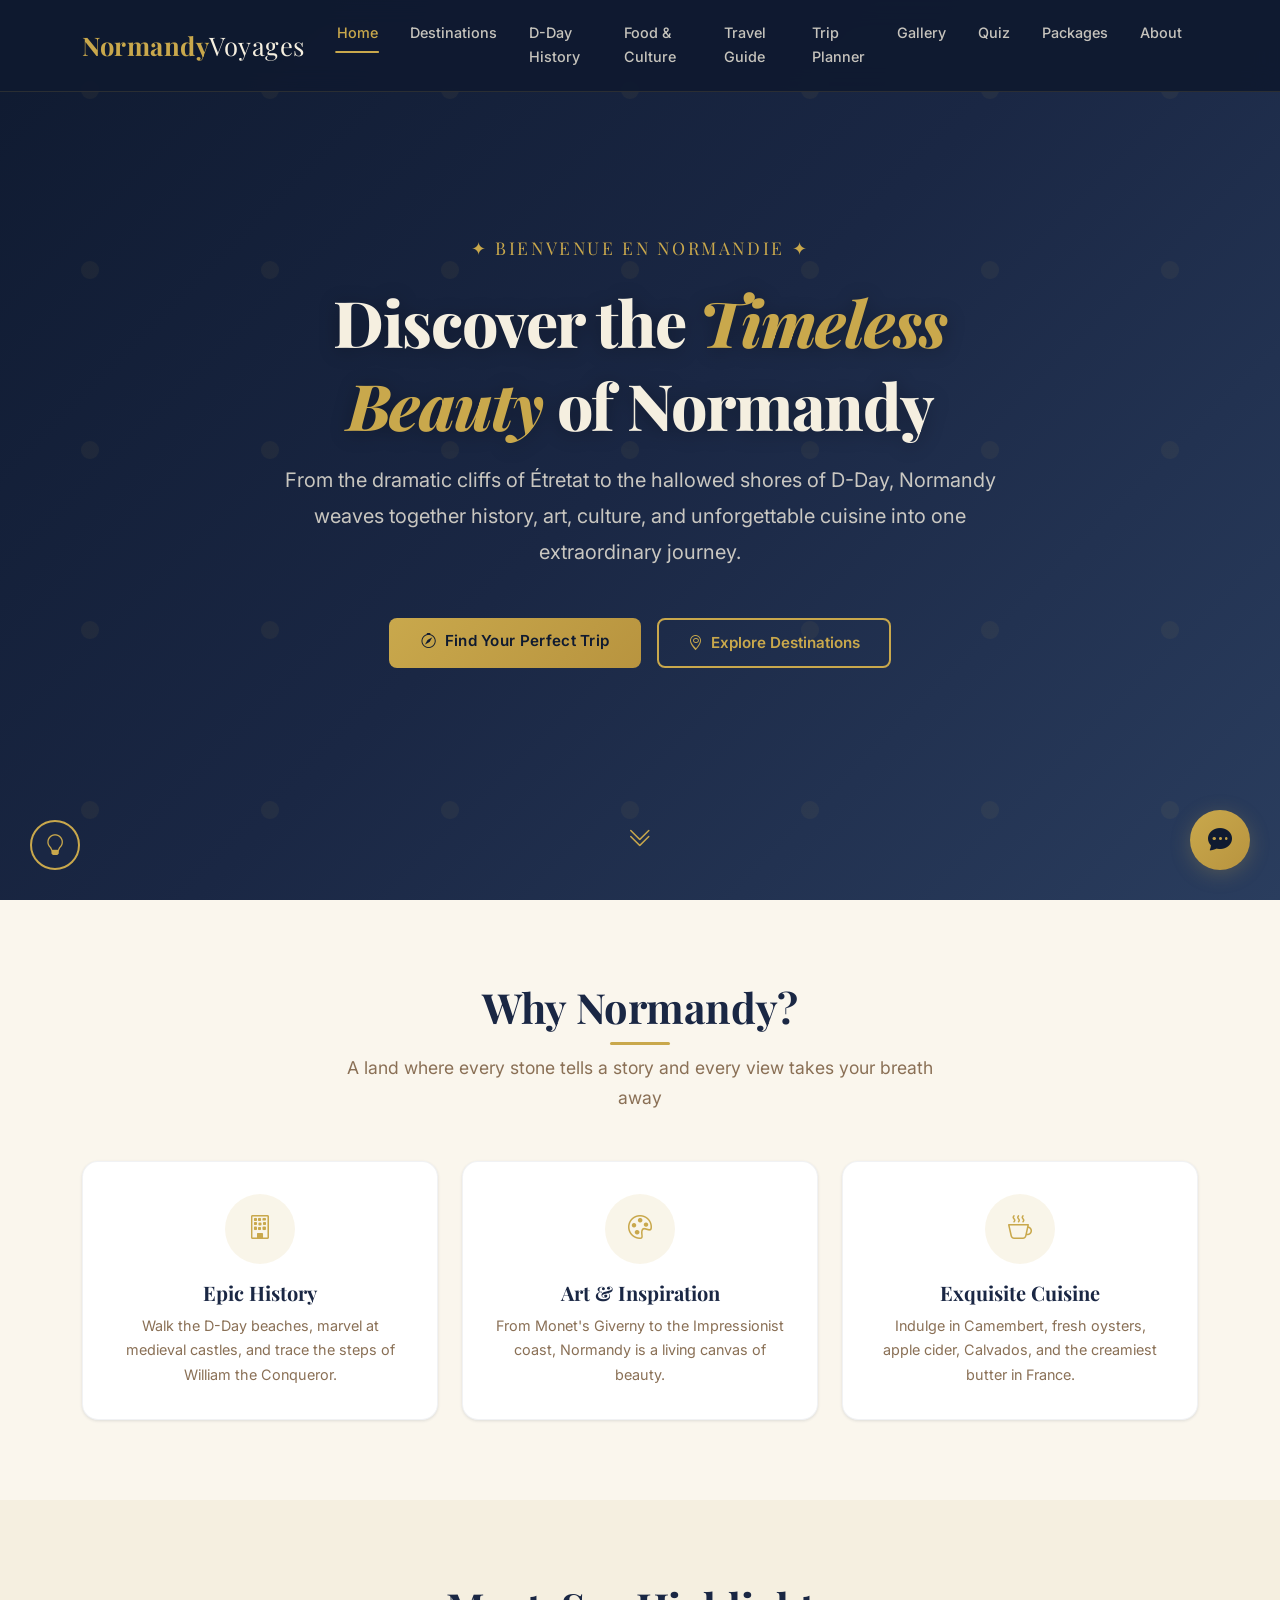
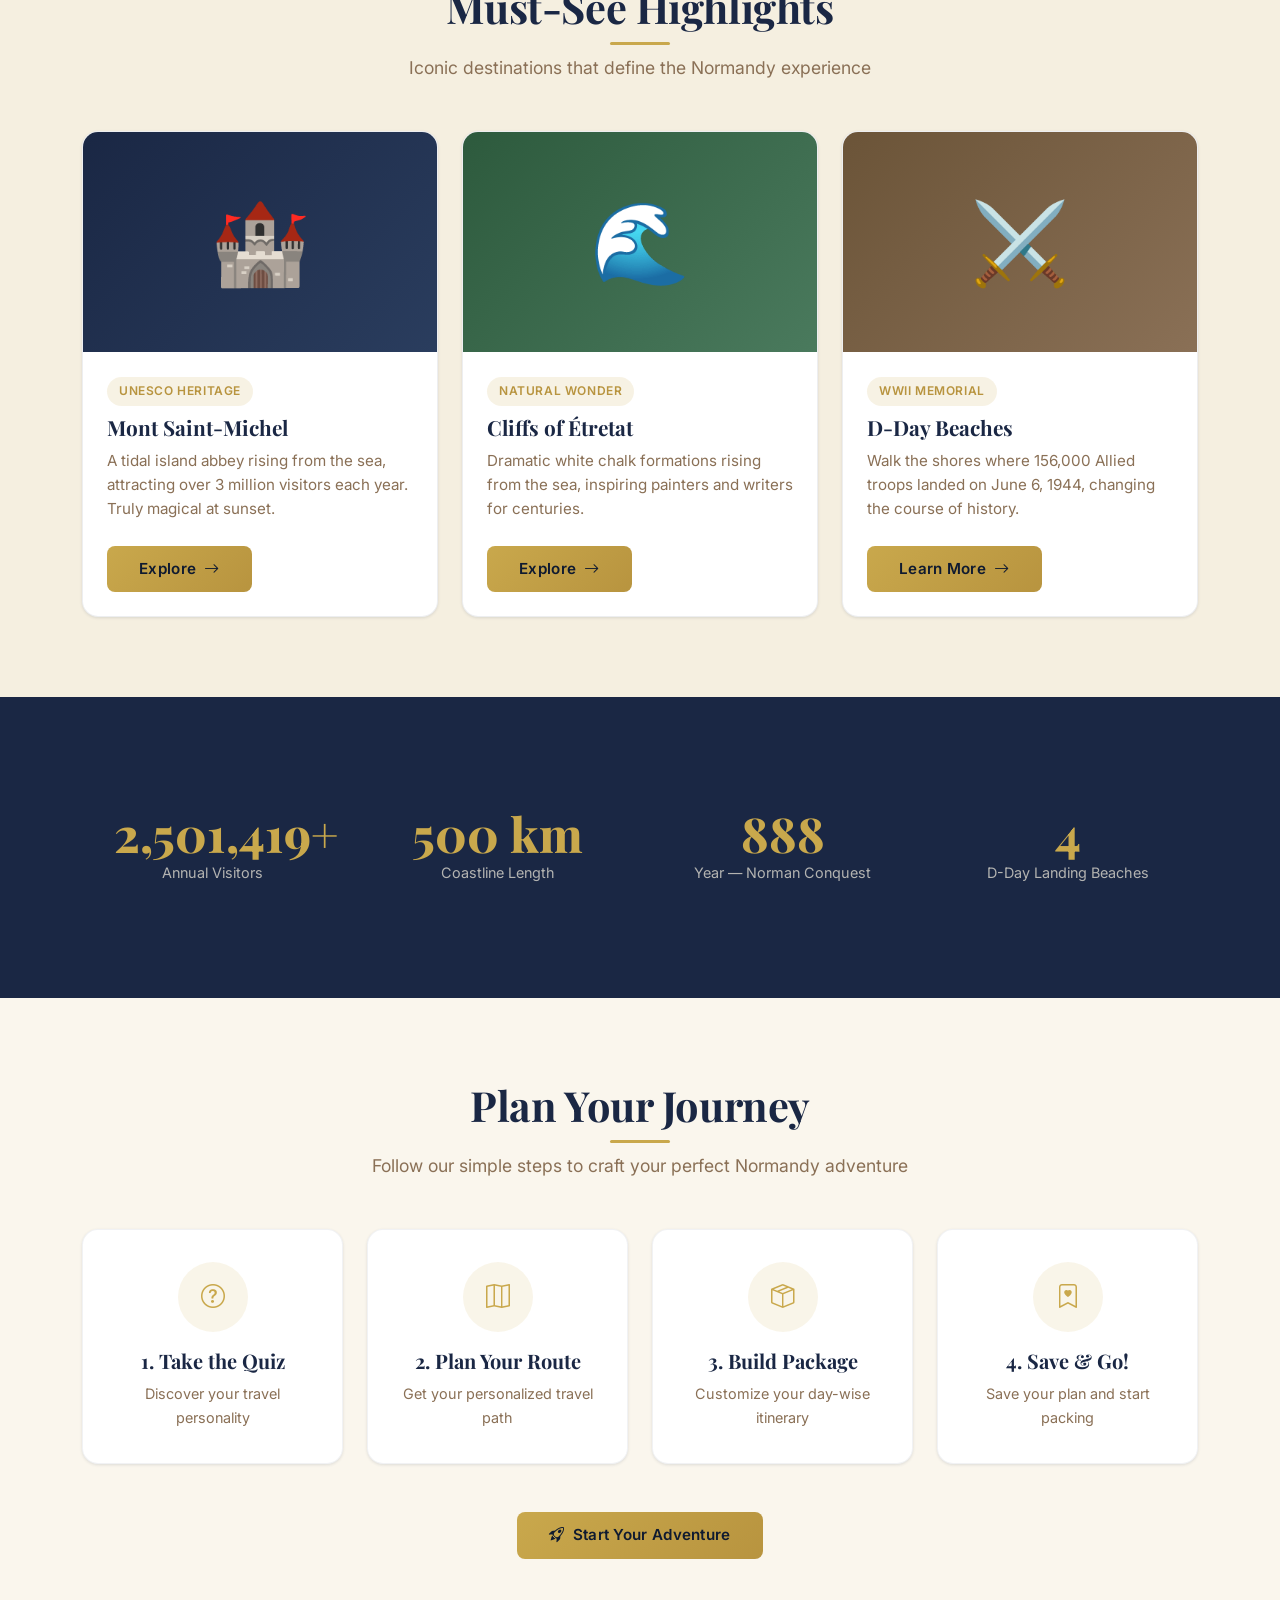
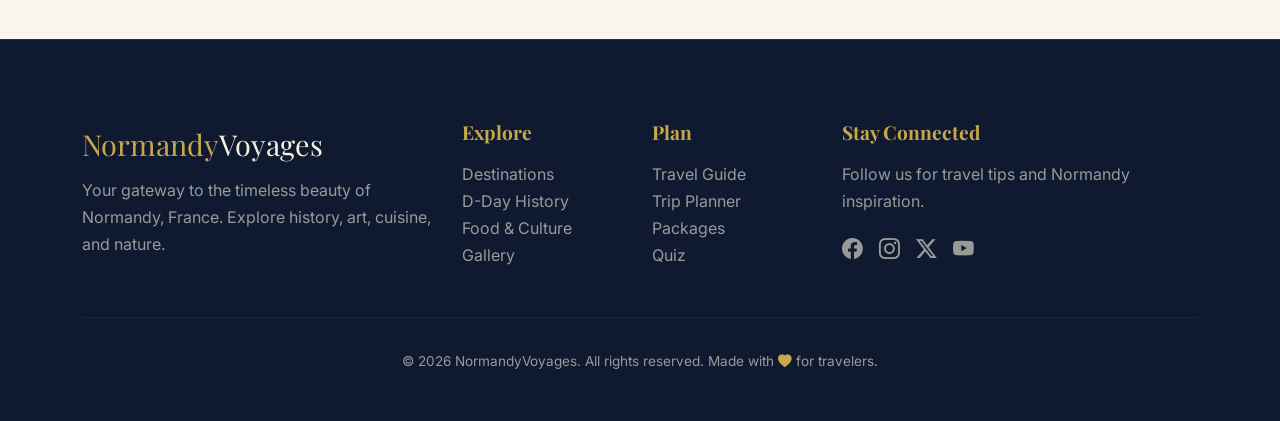
==== commit 30a736af: "Add About page with team details, project info, and acknowledgements" ====
--- a/index.html
+++ b/index.html
@@ -35,6 +35,7 @@
           <li class="nav-item"><a class="nav-link" href="gallery.html">Gallery</a></li>
           <li class="nav-item"><a class="nav-link" href="quiz.html">Quiz</a></li>
           <li class="nav-item"><a class="nav-link" href="package.html">Packages</a></li>
+          <li class="nav-item"><a class="nav-link" href="about.html">About</a></li>
         </ul>
       </div>
     </div>
--- a/css/style.css
+++ b/css/style.css
@@ -1304,3 +1304,229 @@
   from { opacity: 0; }
   to { opacity: 1; }
 }
+
+/* --- About Page --- */
+.about-content-card {
+  background: var(--white);
+  border-radius: var(--radius-lg);
+  padding: var(--space-xl);
+  box-shadow: var(--shadow-md);
+  border: 1px solid rgba(26,39,68,0.06);
+  position: relative;
+  overflow: hidden;
+}
+.about-content-card::before {
+  content: '';
+  position: absolute;
+  top: 0;
+  left: 0;
+  width: 4px;
+  height: 100%;
+  background: linear-gradient(to bottom, var(--gold), var(--brown-light));
+  border-radius: var(--radius-full);
+}
+.about-content-card p {
+  color: var(--brown-soft);
+  font-size: 1.05rem;
+  line-height: 1.9;
+  margin-bottom: var(--space-md);
+}
+.about-content-card p:last-child { margin-bottom: 0; }
+.about-content-card strong {
+  color: var(--navy);
+}
+.about-icon-wrap {
+  width: 64px;
+  height: 64px;
+  background: rgba(201,168,76,0.12);
+  border-radius: 50%;
+  display: flex;
+  align-items: center;
+  justify-content: center;
+  font-size: 1.8rem;
+  color: var(--gold);
+  margin-bottom: var(--space-md);
+}
+
+/* Team Cards */
+.team-card {
+  background: var(--white);
+  border-radius: var(--radius-lg);
+  padding: var(--space-xl) var(--space-lg) var(--space-lg);
+  text-align: center;
+  box-shadow: var(--shadow-sm);
+  border: 1px solid rgba(26,39,68,0.06);
+  transition: all var(--transition-base);
+  position: relative;
+  overflow: hidden;
+}
+.team-card:hover {
+  transform: translateY(-6px);
+  box-shadow: var(--shadow-lg);
+  border-color: rgba(201,168,76,0.2);
+}
+.team-card-ribbon {
+  position: absolute;
+  top: 14px;
+  right: -30px;
+  background: var(--navy);
+  color: var(--gold);
+  font-size: 0.7rem;
+  font-weight: 600;
+  padding: 0.25rem 2.5rem;
+  transform: rotate(45deg);
+  letter-spacing: 0.05em;
+  text-transform: uppercase;
+  box-shadow: 0 2px 6px rgba(0,0,0,0.15);
+}
+.team-ribbon-support {
+  background: var(--brown);
+  color: var(--parchment);
+}
+.team-ribbon-dev {
+  background: linear-gradient(135deg, var(--gold), var(--gold-muted));
+  color: var(--navy-deep);
+}
+.team-avatar {
+  width: 80px;
+  height: 80px;
+  border-radius: 50%;
+  background: linear-gradient(135deg, var(--navy), var(--navy-light));
+  display: flex;
+  align-items: center;
+  justify-content: center;
+  margin: 0 auto var(--space-md);
+  font-size: 2rem;
+  color: var(--gold);
+  transition: all var(--transition-base);
+}
+.team-card:hover .team-avatar {
+  transform: scale(1.08);
+  box-shadow: 0 4px 15px rgba(201,168,76,0.3);
+}
+.team-leader .team-avatar {
+  background: linear-gradient(135deg, var(--gold), var(--gold-muted));
+  color: var(--navy-deep);
+}
+.team-developer .team-avatar {
+  background: linear-gradient(135deg, var(--gold), var(--gold-muted));
+  color: var(--navy-deep);
+}
+.team-card h5 {
+  color: var(--navy);
+  font-family: var(--font-heading);
+  font-size: 1.15rem;
+  margin-bottom: 0.4rem;
+}
+.team-reg {
+  display: block;
+  font-size: 0.8rem;
+  color: var(--brown-light);
+  font-family: monospace;
+  margin-bottom: 0.3rem;
+}
+.team-dept {
+  display: block;
+  font-size: 0.85rem;
+  color: var(--brown-soft);
+  font-weight: 500;
+}
+
+/* About Table */
+.about-table {
+  background: var(--white);
+  border-radius: var(--radius-lg);
+  overflow: hidden;
+  box-shadow: var(--shadow-sm);
+  border: 1px solid rgba(26,39,68,0.06);
+}
+.about-table thead {
+  background: var(--navy);
+}
+.about-table thead th {
+  color: var(--gold);
+  font-family: var(--font-heading);
+  font-weight: 600;
+  font-size: 0.9rem;
+  padding: 1rem 1.25rem;
+  border: none;
+  letter-spacing: 0.03em;
+}
+.about-table tbody td {
+  padding: 0.9rem 1.25rem;
+  color: var(--navy);
+  font-size: 0.92rem;
+  border-bottom: 1px solid rgba(26,39,68,0.06);
+  vertical-align: middle;
+}
+.about-table tbody tr {
+  transition: background var(--transition-fast);
+}
+.about-table tbody tr:hover {
+  background: rgba(201,168,76,0.04);
+}
+.about-table tbody tr:last-child td {
+  border-bottom: none;
+}
+
+/* Role Badges */
+.role-badge {
+  display: inline-block;
+  padding: 0.25rem 0.75rem;
+  border-radius: var(--radius-full);
+  font-size: 0.78rem;
+  font-weight: 600;
+  text-transform: uppercase;
+  letter-spacing: 0.04em;
+}
+.role-leader {
+  background: rgba(201,168,76,0.18);
+  color: var(--gold-muted);
+}
+.role-co-leader {
+  background: rgba(26,39,68,0.1);
+  color: var(--navy);
+}
+.role-support {
+  background: rgba(107,84,56,0.12);
+  color: var(--brown);
+}
+.role-dev {
+  background: linear-gradient(135deg, rgba(201,168,76,0.2), rgba(201,168,76,0.08));
+  color: var(--gold-muted);
+}
+
+/* Acknowledgements */
+.ack-icon {
+  width: 80px;
+  height: 80px;
+  background: rgba(201,168,76,0.12);
+  border-radius: 50%;
+  display: flex;
+  align-items: center;
+  justify-content: center;
+  margin: 0 auto var(--space-lg);
+  font-size: 2rem;
+  color: var(--gold);
+  animation: ackPulse 2s infinite;
+}
+@keyframes ackPulse {
+  0%, 100% { transform: scale(1); box-shadow: 0 0 0 0 rgba(201,168,76,0.3); }
+  50% { transform: scale(1.05); box-shadow: 0 0 20px 5px rgba(201,168,76,0.15); }
+}
+.ack-divider {
+  width: 60px;
+  height: 3px;
+  background: var(--gold);
+  border-radius: var(--radius-full);
+  margin: var(--space-xl) auto var(--space-lg);
+}
+
+/* Hide team cards on desktop, show table */
+@media (min-width: 769px) {
+  .team-card { display: block; }
+}
+/* Show team cards, hide table on mobile */
+@media (max-width: 768px) {
+  .about-table { display: none; }
+}
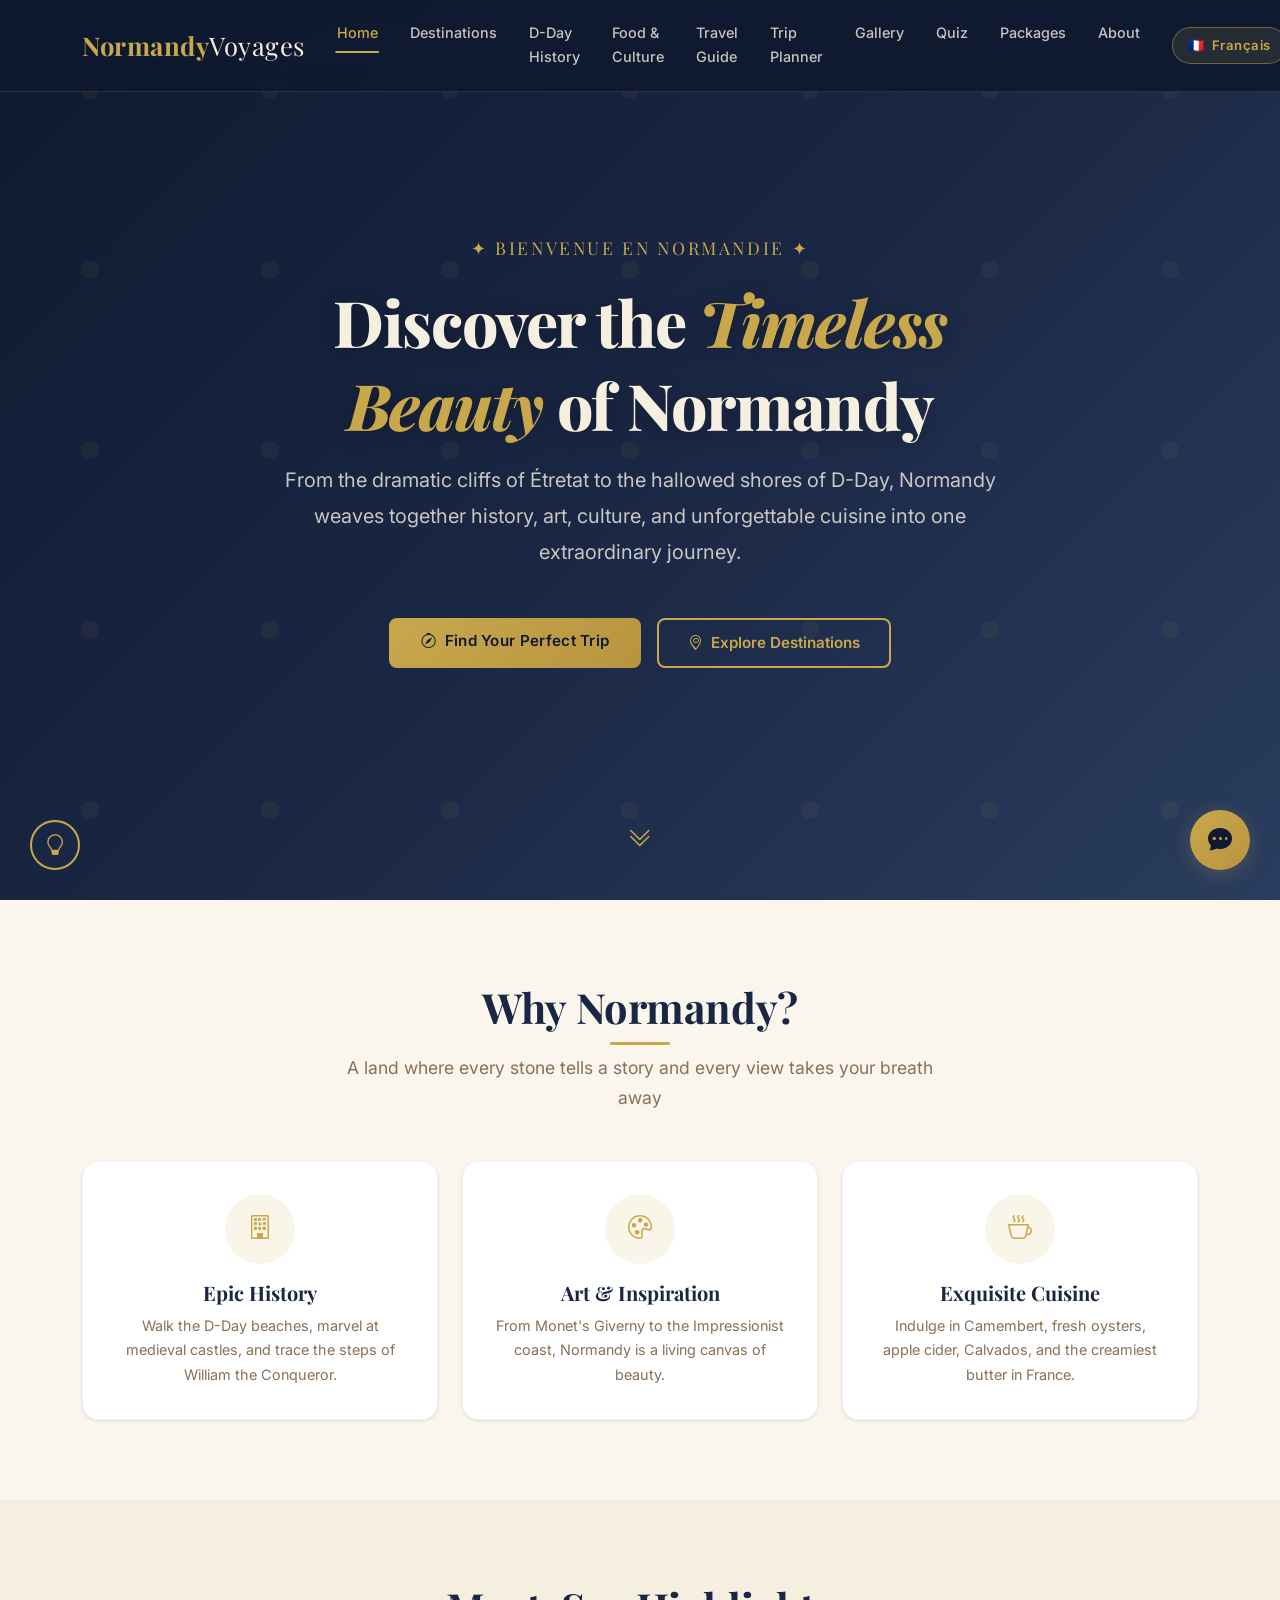
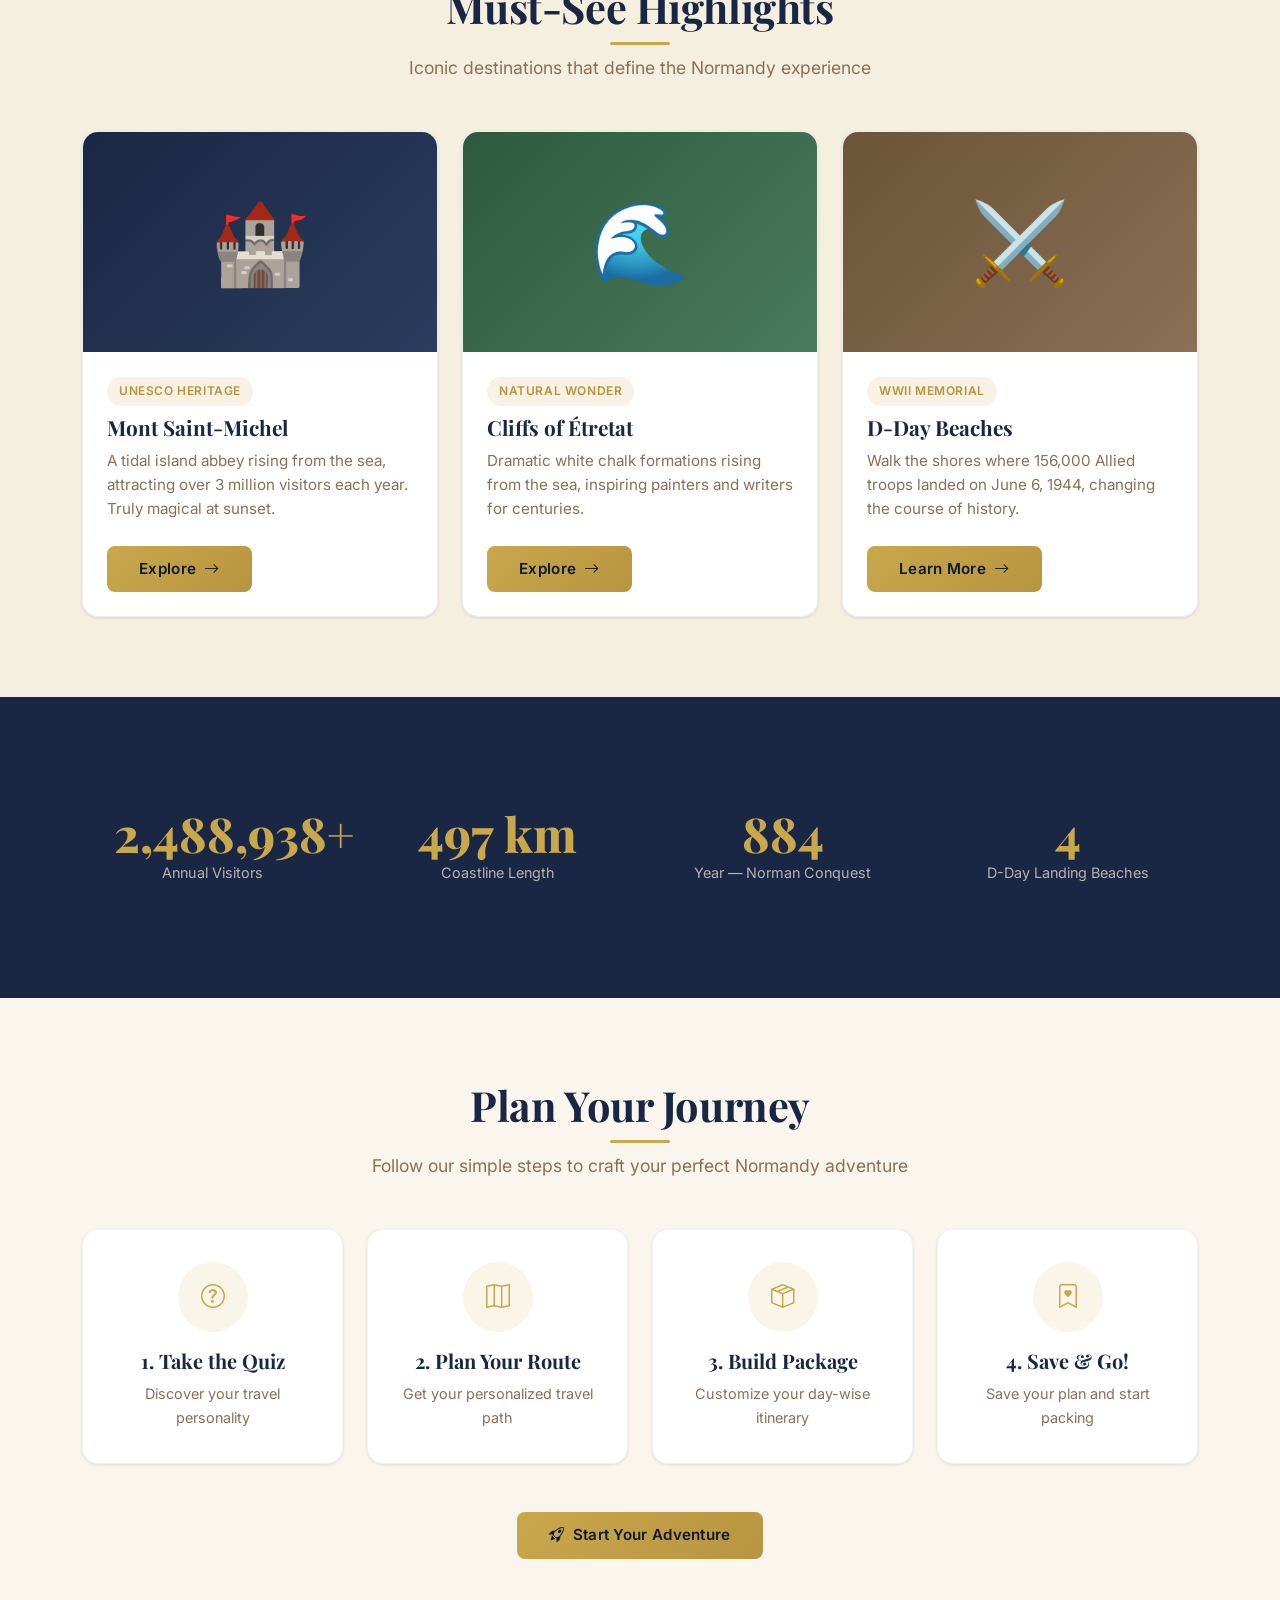
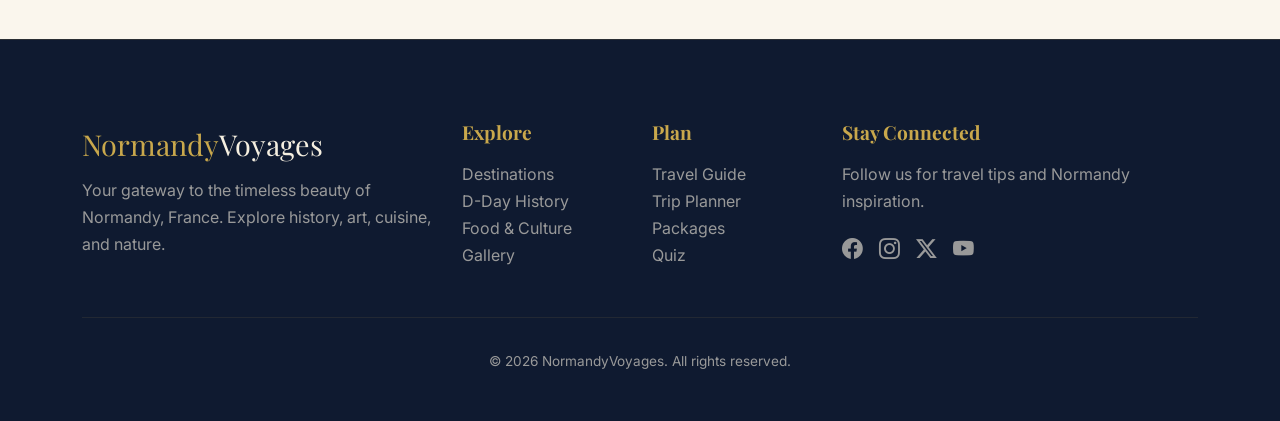
==== commit d079f865: "Add full-site EN/FR language toggle with shared i18n.js engine" ====
--- a/index.html
+++ b/index.html
@@ -5,18 +5,18 @@
   <meta name="viewport" content="width=device-width, initial-scale=1.0">
   <meta name="description" content="Discover Normandy, France — explore D-Day history, stunning cliffs, medieval towns, exquisite cuisine, and plan your dream trip from India.">
   <title>Normandy — Discover the Heart of France</title>
-
-  <!-- Bootstrap 5 -->
   <link href="https://cdn.jsdelivr.net/npm/bootstrap@5.3.3/dist/css/bootstrap.min.css" rel="stylesheet">
-  <!-- Bootstrap Icons -->
   <link href="https://cdn.jsdelivr.net/npm/bootstrap-icons@1.11.3/font/bootstrap-icons.min.css" rel="stylesheet">
-  <!-- AOS -->
   <link href="https://unpkg.com/aos@2.3.4/dist/aos.css" rel="stylesheet">
-  <!-- Custom CSS -->
   <link href="css/style.css" rel="stylesheet">
+  <style>
+    .lang-toggle-btn{display:flex;align-items:center;gap:.45rem;background:rgba(201,168,76,.12);border:1.5px solid rgba(201,168,76,.45);color:var(--gold);padding:.38rem .95rem;border-radius:999px;font-size:.82rem;font-weight:600;cursor:pointer;transition:all .25s ease;white-space:nowrap;margin-left:1rem;letter-spacing:.04em;font-family:var(--font-body,'Inter',sans-serif)}
+    .lang-toggle-btn:hover{background:var(--gold);color:#0f1a30;border-color:var(--gold);transform:translateY(-1px);box-shadow:0 4px 14px rgba(201,168,76,.3)}
+    .lang-toggle-btn.switching{animation:langPulse .35s ease}
+    @keyframes langPulse{0%{transform:scale(1)}50%{transform:scale(1.12)}100%{transform:scale(1)}}
+  </style>
 </head>
 <body>
-
   <!-- Navbar -->
   <nav class="navbar navbar-expand-lg navbar-normandy fixed-top">
     <div class="container">
@@ -26,17 +26,21 @@
       </button>
       <div class="collapse navbar-collapse" id="navbarNav">
         <ul class="navbar-nav ms-auto">
-          <li class="nav-item"><a class="nav-link active" href="index.html">Home</a></li>
-          <li class="nav-item"><a class="nav-link" href="destinations.html">Destinations</a></li>
-          <li class="nav-item"><a class="nav-link" href="history.html">D-Day History</a></li>
-          <li class="nav-item"><a class="nav-link" href="food.html">Food & Culture</a></li>
-          <li class="nav-item"><a class="nav-link" href="guide.html">Travel Guide</a></li>
-          <li class="nav-item"><a class="nav-link" href="planner.html">Trip Planner</a></li>
-          <li class="nav-item"><a class="nav-link" href="gallery.html">Gallery</a></li>
-          <li class="nav-item"><a class="nav-link" href="quiz.html">Quiz</a></li>
-          <li class="nav-item"><a class="nav-link" href="package.html">Packages</a></li>
-          <li class="nav-item"><a class="nav-link" href="about.html">About</a></li>
+          <li class="nav-item"><a class="nav-link active" href="index.html" data-i18n="nav-home">Home</a></li>
+          <li class="nav-item"><a class="nav-link" href="destinations.html" data-i18n="nav-destinations">Destinations</a></li>
+          <li class="nav-item"><a class="nav-link" href="history.html" data-i18n="nav-history">D-Day History</a></li>
+          <li class="nav-item"><a class="nav-link" href="food.html" data-i18n="nav-food">Food & Culture</a></li>
+          <li class="nav-item"><a class="nav-link" href="guide.html" data-i18n="nav-guide">Travel Guide</a></li>
+          <li class="nav-item"><a class="nav-link" href="planner.html" data-i18n="nav-planner">Trip Planner</a></li>
+          <li class="nav-item"><a class="nav-link" href="gallery.html" data-i18n="nav-gallery">Gallery</a></li>
+          <li class="nav-item"><a class="nav-link" href="quiz.html" data-i18n="nav-quiz">Quiz</a></li>
+          <li class="nav-item"><a class="nav-link" href="package.html" data-i18n="nav-packages">Packages</a></li>
+          <li class="nav-item"><a class="nav-link" href="about.html" data-i18n="nav-about">About</a></li>
         </ul>
+        <button class="lang-toggle-btn" id="langToggleBtn" onclick="toggleLanguage()" title="Switch language">
+          <span id="langFlag">🇫🇷</span>
+          <span id="langLabel">Français</span>
+        </button>
       </div>
     </div>
   </nav>
@@ -45,98 +49,90 @@
   <section class="hero" id="hero">
     <div class="hero-overlay"></div>
     <div class="hero-content" data-aos="fade-up">
-      <p style="color: var(--gold); font-family: var(--font-heading); font-size: 1.1rem; letter-spacing: 0.15em; text-transform: uppercase; margin-bottom: 1rem;">
+      <p data-i18n="hero-tagline" style="color: var(--gold); font-family: var(--font-heading); font-size: 1.1rem; letter-spacing: 0.15em; text-transform: uppercase; margin-bottom: 1rem;">
         ✦ Bienvenue en Normandie ✦
       </p>
-      <h1>Discover the <span class="gold-text">Timeless Beauty</span> of Normandy</h1>
-      <p>From the dramatic cliffs of Étretat to the hallowed shores of D-Day, Normandy weaves together history, art, culture, and unforgettable cuisine into one extraordinary journey.</p>
+      <h1 data-i18n="hero-title">Discover the <span class="gold-text">Timeless Beauty</span> of Normandy</h1>
+      <p data-i18n="hero-sub">From the dramatic cliffs of Étretat to the hallowed shores of D-Day, Normandy weaves together history, art, culture, and unforgettable cuisine into one extraordinary journey.</p>
       <div class="d-flex gap-3 justify-content-center flex-wrap">
-        <a href="quiz.html" class="btn btn-gold"><i class="bi bi-compass me-1"></i> Find Your Perfect Trip</a>
-        <a href="destinations.html" class="btn btn-outline-gold"><i class="bi bi-geo-alt me-1"></i> Explore Destinations</a>
-      </div>
-    </div>
-    <div class="hero-scroll-indicator">
-      <i class="bi bi-chevron-double-down"></i>
-    </div>
+        <a href="quiz.html" class="btn btn-gold" data-i18n="hero-btn1"><i class="bi bi-compass me-1"></i> Find Your Perfect Trip</a>
+        <a href="destinations.html" class="btn btn-outline-gold" data-i18n="hero-btn2"><i class="bi bi-geo-alt me-1"></i> Explore Destinations</a>
+      </div>
+    </div>
+    <div class="hero-scroll-indicator"><i class="bi bi-chevron-double-down"></i></div>
   </section>
 
   <!-- Why Normandy -->
   <section class="section-padding bg-cream" id="whyNormandy">
     <div class="container">
       <div class="section-heading" data-aos="fade-up">
-        <h2>Why Normandy?</h2>
-        <p>A land where every stone tells a story and every view takes your breath away</p>
+        <h2 data-i18n="why-title">Why Normandy?</h2>
+        <p data-i18n="why-sub">A land where every stone tells a story and every view takes your breath away</p>
       </div>
       <div class="row g-4">
         <div class="col-md-4" data-aos="fade-up" data-aos-delay="100">
           <div class="feature-icon-box">
             <div class="icon-circle"><i class="bi bi-building"></i></div>
-            <h5>Epic History</h5>
-            <p>Walk the D-Day beaches, marvel at medieval castles, and trace the steps of William the Conqueror.</p>
+            <h5 data-i18n="why-h1">Epic History</h5>
+            <p data-i18n="why-p1">Walk the D-Day beaches, marvel at medieval castles, and trace the steps of William the Conqueror.</p>
           </div>
         </div>
         <div class="col-md-4" data-aos="fade-up" data-aos-delay="200">
           <div class="feature-icon-box">
             <div class="icon-circle"><i class="bi bi-palette"></i></div>
-            <h5>Art & Inspiration</h5>
-            <p>From Monet's Giverny to the Impressionist coast, Normandy is a living canvas of beauty.</p>
+            <h5 data-i18n="why-h2">Art & Inspiration</h5>
+            <p data-i18n="why-p2">From Monet's Giverny to the Impressionist coast, Normandy is a living canvas of beauty.</p>
           </div>
         </div>
         <div class="col-md-4" data-aos="fade-up" data-aos-delay="300">
           <div class="feature-icon-box">
             <div class="icon-circle"><i class="bi bi-cup-hot"></i></div>
-            <h5>Exquisite Cuisine</h5>
-            <p>Indulge in Camembert, fresh oysters, apple cider, Calvados, and the creamiest butter in France.</p>
-          </div>
-        </div>
-      </div>
-    </div>
-  </section>
-
-  <!-- Highlights Carousel Cards -->
+            <h5 data-i18n="why-h3">Exquisite Cuisine</h5>
+            <p data-i18n="why-p3">Indulge in Camembert, fresh oysters, apple cider, Calvados, and the creamiest butter in France.</p>
+          </div>
+        </div>
+      </div>
+    </div>
+  </section>
+
+  <!-- Must-See Highlights -->
   <section class="section-padding bg-parchment">
     <div class="container">
       <div class="section-heading" data-aos="fade-up">
-        <h2>Must-See Highlights</h2>
-        <p>Iconic destinations that define the Normandy experience</p>
+        <h2 data-i18n="highlights-title">Must-See Highlights</h2>
+        <p data-i18n="highlights-sub">Iconic destinations that define the Normandy experience</p>
       </div>
       <div class="row g-4">
         <div class="col-lg-4 col-md-6" data-aos="fade-up" data-aos-delay="100">
           <div class="card-normandy h-100">
-            <div style="height: 220px; background: linear-gradient(135deg, #1a2744 0%, #2a3d5e 100%); display:flex; align-items:center; justify-content:center;">
-              <span style="font-size: 5rem;">🏰</span>
-            </div>
+            <div style="height:220px;background:linear-gradient(135deg,#1a2744 0%,#2a3d5e 100%);display:flex;align-items:center;justify-content:center;"><span style="font-size:5rem;">🏰</span></div>
             <div class="card-body">
-              <span class="card-badge">UNESCO Heritage</span>
-              <h5 class="card-title">Mont Saint-Michel</h5>
-              <p class="card-text">A tidal island abbey rising from the sea, attracting over 3 million visitors each year. Truly magical at sunset.</p>
-              <a href="destinations.html" class="btn btn-sm btn-gold mt-2">Explore <i class="bi bi-arrow-right ms-1"></i></a>
+              <span class="card-badge" data-i18n="card1-badge">UNESCO Heritage</span>
+              <h5 class="card-title" data-i18n="card1-title">Mont Saint-Michel</h5>
+              <p class="card-text" data-i18n="card1-text">A tidal island abbey rising from the sea, attracting over 3 million visitors each year. Truly magical at sunset.</p>
+              <a href="destinations.html" class="btn btn-sm btn-gold mt-2" data-i18n="card1-btn">Explore <i class="bi bi-arrow-right ms-1"></i></a>
             </div>
           </div>
         </div>
         <div class="col-lg-4 col-md-6" data-aos="fade-up" data-aos-delay="200">
           <div class="card-normandy h-100">
-            <div style="height: 220px; background: linear-gradient(135deg, #2d5a3d 0%, #4a7a5d 100%); display:flex; align-items:center; justify-content:center;">
-              <span style="font-size: 5rem;">🌊</span>
-            </div>
+            <div style="height:220px;background:linear-gradient(135deg,#2d5a3d 0%,#4a7a5d 100%);display:flex;align-items:center;justify-content:center;"><span style="font-size:5rem;">🌊</span></div>
             <div class="card-body">
-              <span class="card-badge">Natural Wonder</span>
-              <h5 class="card-title">Cliffs of Étretat</h5>
-              <p class="card-text">Dramatic white chalk formations rising from the sea, inspiring painters and writers for centuries.</p>
-              <a href="destinations.html" class="btn btn-sm btn-gold mt-2">Explore <i class="bi bi-arrow-right ms-1"></i></a>
+              <span class="card-badge" data-i18n="card2-badge">Natural Wonder</span>
+              <h5 class="card-title" data-i18n="card2-title">Cliffs of Étretat</h5>
+              <p class="card-text" data-i18n="card2-text">Dramatic white chalk formations rising from the sea, inspiring painters and writers for centuries.</p>
+              <a href="destinations.html" class="btn btn-sm btn-gold mt-2" data-i18n="card2-btn">Explore <i class="bi bi-arrow-right ms-1"></i></a>
             </div>
           </div>
         </div>
         <div class="col-lg-4 col-md-6" data-aos="fade-up" data-aos-delay="300">
           <div class="card-normandy h-100">
-            <div style="height: 220px; background: linear-gradient(135deg, #6b5438 0%, #8a7056 100%); display:flex; align-items:center; justify-content:center;">
-              <span style="font-size: 5rem;">⚔️</span>
-            </div>
+            <div style="height:220px;background:linear-gradient(135deg,#6b5438 0%,#8a7056 100%);display:flex;align-items:center;justify-content:center;"><span style="font-size:5rem;">⚔️</span></div>
             <div class="card-body">
-              <span class="card-badge">WWII Memorial</span>
-              <h5 class="card-title">D-Day Beaches</h5>
-              <p class="card-text">Walk the shores where 156,000 Allied troops landed on June 6, 1944, changing the course of history.</p>
-              <a href="history.html" class="btn btn-sm btn-gold mt-2">Learn More <i class="bi bi-arrow-right ms-1"></i></a>
+              <span class="card-badge" data-i18n="card3-badge">WWII Memorial</span>
+              <h5 class="card-title" data-i18n="card3-title">D-Day Beaches</h5>
+              <p class="card-text" data-i18n="card3-text">Walk the shores where 156,000 Allied troops landed on June 6, 1944, changing the course of history.</p>
+              <a href="history.html" class="btn btn-sm btn-gold mt-2" data-i18n="card3-btn">Learn More <i class="bi bi-arrow-right ms-1"></i></a>
             </div>
           </div>
         </div>
@@ -151,70 +147,70 @@
         <div class="col-6 col-md-3" data-aos="fade-up" data-aos-delay="100">
           <div class="stat-counter">
             <div class="stat-number" data-target="3000000" data-suffix="+">0</div>
-            <div class="stat-label">Annual Visitors</div>
+            <div class="stat-label" data-i18n="stats-l1">Annual Visitors</div>
           </div>
         </div>
         <div class="col-6 col-md-3" data-aos="fade-up" data-aos-delay="200">
           <div class="stat-counter">
             <div class="stat-number" data-target="600" data-suffix=" km">0</div>
-            <div class="stat-label">Coastline Length</div>
+            <div class="stat-label" data-i18n="stats-l2">Coastline Length</div>
           </div>
         </div>
         <div class="col-6 col-md-3" data-aos="fade-up" data-aos-delay="300">
           <div class="stat-counter">
             <div class="stat-number" data-target="1066" data-suffix="">0</div>
-            <div class="stat-label">Year — Norman Conquest</div>
+            <div class="stat-label" data-i18n="stats-l3">Year — Norman Conquest</div>
           </div>
         </div>
         <div class="col-6 col-md-3" data-aos="fade-up" data-aos-delay="400">
           <div class="stat-counter">
             <div class="stat-number" data-target="5" data-suffix="">0</div>
-            <div class="stat-label">D-Day Landing Beaches</div>
-          </div>
-        </div>
-      </div>
-    </div>
-  </section>
-
-  <!-- User Flow CTA -->
+            <div class="stat-label" data-i18n="stats-l4">D-Day Landing Beaches</div>
+          </div>
+        </div>
+      </div>
+    </div>
+  </section>
+
+  <!-- Plan Your Journey -->
   <section class="section-padding bg-cream">
     <div class="container">
       <div class="section-heading" data-aos="fade-up">
-        <h2>Plan Your Journey</h2>
-        <p>Follow our simple steps to craft your perfect Normandy adventure</p>
+        <h2 data-i18n="plan-title">Plan Your Journey</h2>
+        <p data-i18n="plan-sub">Follow our simple steps to craft your perfect Normandy adventure</p>
       </div>
       <div class="row g-4">
         <div class="col-md-3 col-6" data-aos="fade-up" data-aos-delay="100">
           <div class="feature-icon-box">
             <div class="icon-circle"><i class="bi bi-question-circle"></i></div>
-            <h5>1. Take the Quiz</h5>
-            <p>Discover your travel personality</p>
+            <h5 data-i18n="plan-h1">1. Take the Quiz</h5>
+            <p data-i18n="plan-p1">Discover your travel personality</p>
           </div>
         </div>
         <div class="col-md-3 col-6" data-aos="fade-up" data-aos-delay="200">
           <div class="feature-icon-box">
             <div class="icon-circle"><i class="bi bi-map"></i></div>
-            <h5>2. Plan Your Route</h5>
-            <p>Get your personalized travel path</p>
+            <h5 data-i18n="plan-h2">2. Plan Your Route</h5>
+            <p data-i18n="plan-p2">Get your personalized travel path</p>
           </div>
         </div>
         <div class="col-md-3 col-6" data-aos="fade-up" data-aos-delay="300">
           <div class="feature-icon-box">
             <div class="icon-circle"><i class="bi bi-box-seam"></i></div>
-            <h5>3. Build Package</h5>
-            <p>Customize your day-wise itinerary</p>
+            <h5 data-i18n="plan-h3">3. Build Package</h5>
+            <p data-i18n="plan-p3">Customize your day-wise itinerary</p>
           </div>
         </div>
         <div class="col-md-3 col-6" data-aos="fade-up" data-aos-delay="400">
           <div class="feature-icon-box">
             <div class="icon-circle"><i class="bi bi-bookmark-heart"></i></div>
-            <h5>4. Save & Go!</h5>
-            <p>Save your plan and start packing</p>
+            <h5 data-i18n="plan-h4">4. Save & Go!</h5>
+            <p data-i18n="plan-p4">Save your plan and start packing</p>
           </div>
         </div>
       </div>
       <div class="text-center mt-5" data-aos="fade-up" data-aos-delay="500">
-        <a href="quiz.html" class="btn btn-gold btn-lg"><i class="bi bi-rocket-takeoff me-2"></i>Start Your Adventure</a>
+        <a href="quiz.html" class="btn btn-gold btn-lg" data-i18n="plan-btn"><i class="bi bi-rocket-takeoff me-2"></i>Start Your Adventure</a>
       </div>
     </div>
   </section>
@@ -224,52 +220,51 @@
     <div class="container">
       <div class="row g-4">
         <div class="col-lg-4 col-md-6">
-          <div class="footer-brand">Normandy<span style="color: var(--parchment); font-weight: 400;">Voyages</span></div>
-          <p>Your gateway to the timeless beauty of Normandy, France. Explore history, art, cuisine, and nature.</p>
+          <div class="footer-brand">Normandy<span style="color:var(--parchment);font-weight:400;">Voyages</span></div>
+          <p data-i18n="footer-tagline">Your gateway to the timeless beauty of Normandy, France. Explore history, art, cuisine, and nature.</p>
         </div>
         <div class="col-lg-2 col-md-6">
-          <h5>Explore</h5>
+          <h5 data-i18n="footer-explore">Explore</h5>
           <ul class="list-unstyled">
-            <li><a href="destinations.html">Destinations</a></li>
-            <li><a href="history.html">D-Day History</a></li>
-            <li><a href="food.html">Food & Culture</a></li>
-            <li><a href="gallery.html">Gallery</a></li>
+            <li><a href="destinations.html" data-i18n="fl-dest">Destinations</a></li>
+            <li><a href="history.html" data-i18n="fl-hist">D-Day History</a></li>
+            <li><a href="food.html" data-i18n="fl-food">Food & Culture</a></li>
+            <li><a href="gallery.html" data-i18n="fl-gal">Gallery</a></li>
           </ul>
         </div>
         <div class="col-lg-2 col-md-6">
-          <h5>Plan</h5>
+          <h5 data-i18n="footer-plan">Plan</h5>
           <ul class="list-unstyled">
-            <li><a href="guide.html">Travel Guide</a></li>
-            <li><a href="planner.html">Trip Planner</a></li>
-            <li><a href="package.html">Packages</a></li>
-            <li><a href="quiz.html">Quiz</a></li>
+            <li><a href="guide.html" data-i18n="fl-guide">Travel Guide</a></li>
+            <li><a href="planner.html" data-i18n="fl-plan">Trip Planner</a></li>
+            <li><a href="package.html" data-i18n="fl-pkg">Packages</a></li>
+            <li><a href="quiz.html" data-i18n="fl-quiz">Quiz</a></li>
           </ul>
         </div>
         <div class="col-lg-4 col-md-6">
-          <h5>Stay Connected</h5>
-          <p>Follow us for travel tips and Normandy inspiration.</p>
+          <h5 data-i18n="footer-connect">Stay Connected</h5>
+          <p data-i18n="footer-connect-sub">Follow us for travel tips and Normandy inspiration.</p>
           <div class="d-flex gap-3 mt-2">
-            <a href="#" aria-label="Facebook" style="font-size: 1.3rem;"><i class="bi bi-facebook"></i></a>
-            <a href="#" aria-label="Instagram" style="font-size: 1.3rem;"><i class="bi bi-instagram"></i></a>
-            <a href="#" aria-label="Twitter" style="font-size: 1.3rem;"><i class="bi bi-twitter-x"></i></a>
-            <a href="#" aria-label="YouTube" style="font-size: 1.3rem;"><i class="bi bi-youtube"></i></a>
+            <a href="#" aria-label="Facebook" style="font-size:1.3rem;"><i class="bi bi-facebook"></i></a>
+            <a href="#" aria-label="Instagram" style="font-size:1.3rem;"><i class="bi bi-instagram"></i></a>
+            <a href="#" aria-label="Twitter" style="font-size:1.3rem;"><i class="bi bi-twitter-x"></i></a>
+            <a href="#" aria-label="YouTube" style="font-size:1.3rem;"><i class="bi bi-youtube"></i></a>
           </div>
         </div>
       </div>
       <div class="footer-divider"></div>
       <div class="footer-bottom">
-        <p>&copy; 2026 NormandyVoyages. All rights reserved. Made with <i class="bi bi-heart-fill" style="color: var(--gold);"></i> for travelers.</p>
+        <p data-i18n="footer-copy">&copy; 2026 NormandyVoyages. All rights reserved. Made with <i class="bi bi-heart-fill" style="color:var(--gold);"></i> for travelers.</p>
       </div>
     </div>
   </footer>
 
-  <!-- Surprise Button -->
   <button class="surprise-btn" id="surpriseBtn" aria-label="Fun fact"><i class="bi bi-lightbulb"></i></button>
 
-  <!-- Scripts -->
   <script src="https://cdn.jsdelivr.net/npm/bootstrap@5.3.3/dist/js/bootstrap.bundle.min.js"></script>
   <script src="https://unpkg.com/aos@2.3.4/dist/aos.js"></script>
   <script src="js/app.js"></script>
   <script src="js/chatbot.js"></script>
+  <script src="js/i18n.js"></script>
 </body>
 </html>
--- a/css/style.css
+++ b/css/style.css
@@ -1365,25 +1365,33 @@
   box-shadow: var(--shadow-lg);
   border-color: rgba(201,168,76,0.2);
 }
-.team-card-ribbon {
-  position: absolute;
-  top: 14px;
-  right: -30px;
-  background: var(--navy);
-  color: var(--gold);
-  font-size: 0.7rem;
-  font-weight: 600;
-  padding: 0.25rem 2.5rem;
-  transform: rotate(45deg);
-  letter-spacing: 0.05em;
+.team-card-badge {
+  display: inline-block;
+  width: auto;
+  padding: 0.3rem 1.1rem;
+  border-radius: var(--radius-full);
+  font-size: 0.72rem;
+  font-weight: 700;
   text-transform: uppercase;
-  box-shadow: 0 2px 6px rgba(0,0,0,0.15);
-}
-.team-ribbon-support {
-  background: var(--brown);
-  color: var(--parchment);
-}
-.team-ribbon-dev {
+  letter-spacing: 0.07em;
+  margin-bottom: var(--space-md);
+  text-align: center;
+}
+.badge-leader {
+  background: linear-gradient(135deg, var(--gold), var(--gold-muted));
+  color: var(--navy-deep);
+}
+.badge-co-leader {
+  background: rgba(26,39,68,0.1);
+  color: var(--navy);
+  border: 1px solid rgba(26,39,68,0.2);
+}
+.badge-support {
+  background: rgba(107,84,56,0.12);
+  color: var(--brown);
+  border: 1px solid rgba(107,84,56,0.2);
+}
+.badge-dev {
   background: linear-gradient(135deg, var(--gold), var(--gold-muted));
   color: var(--navy-deep);
 }
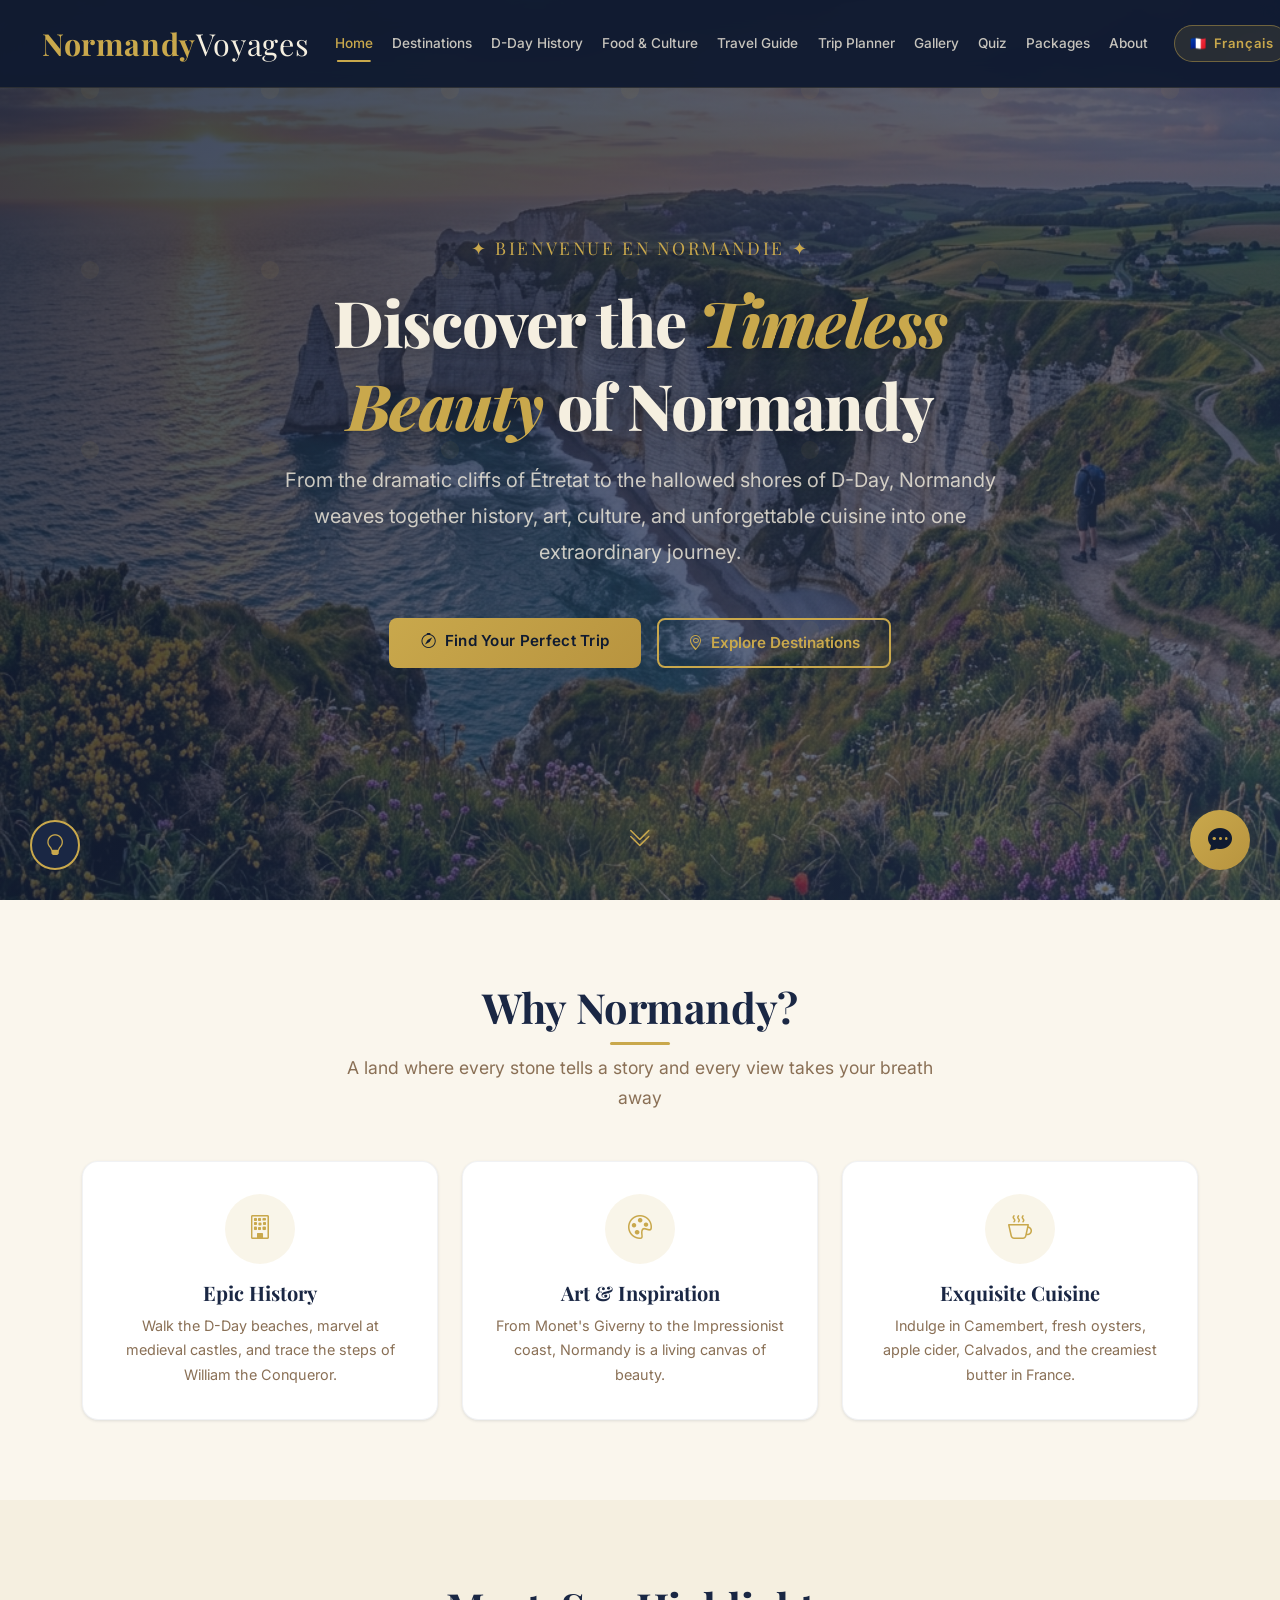
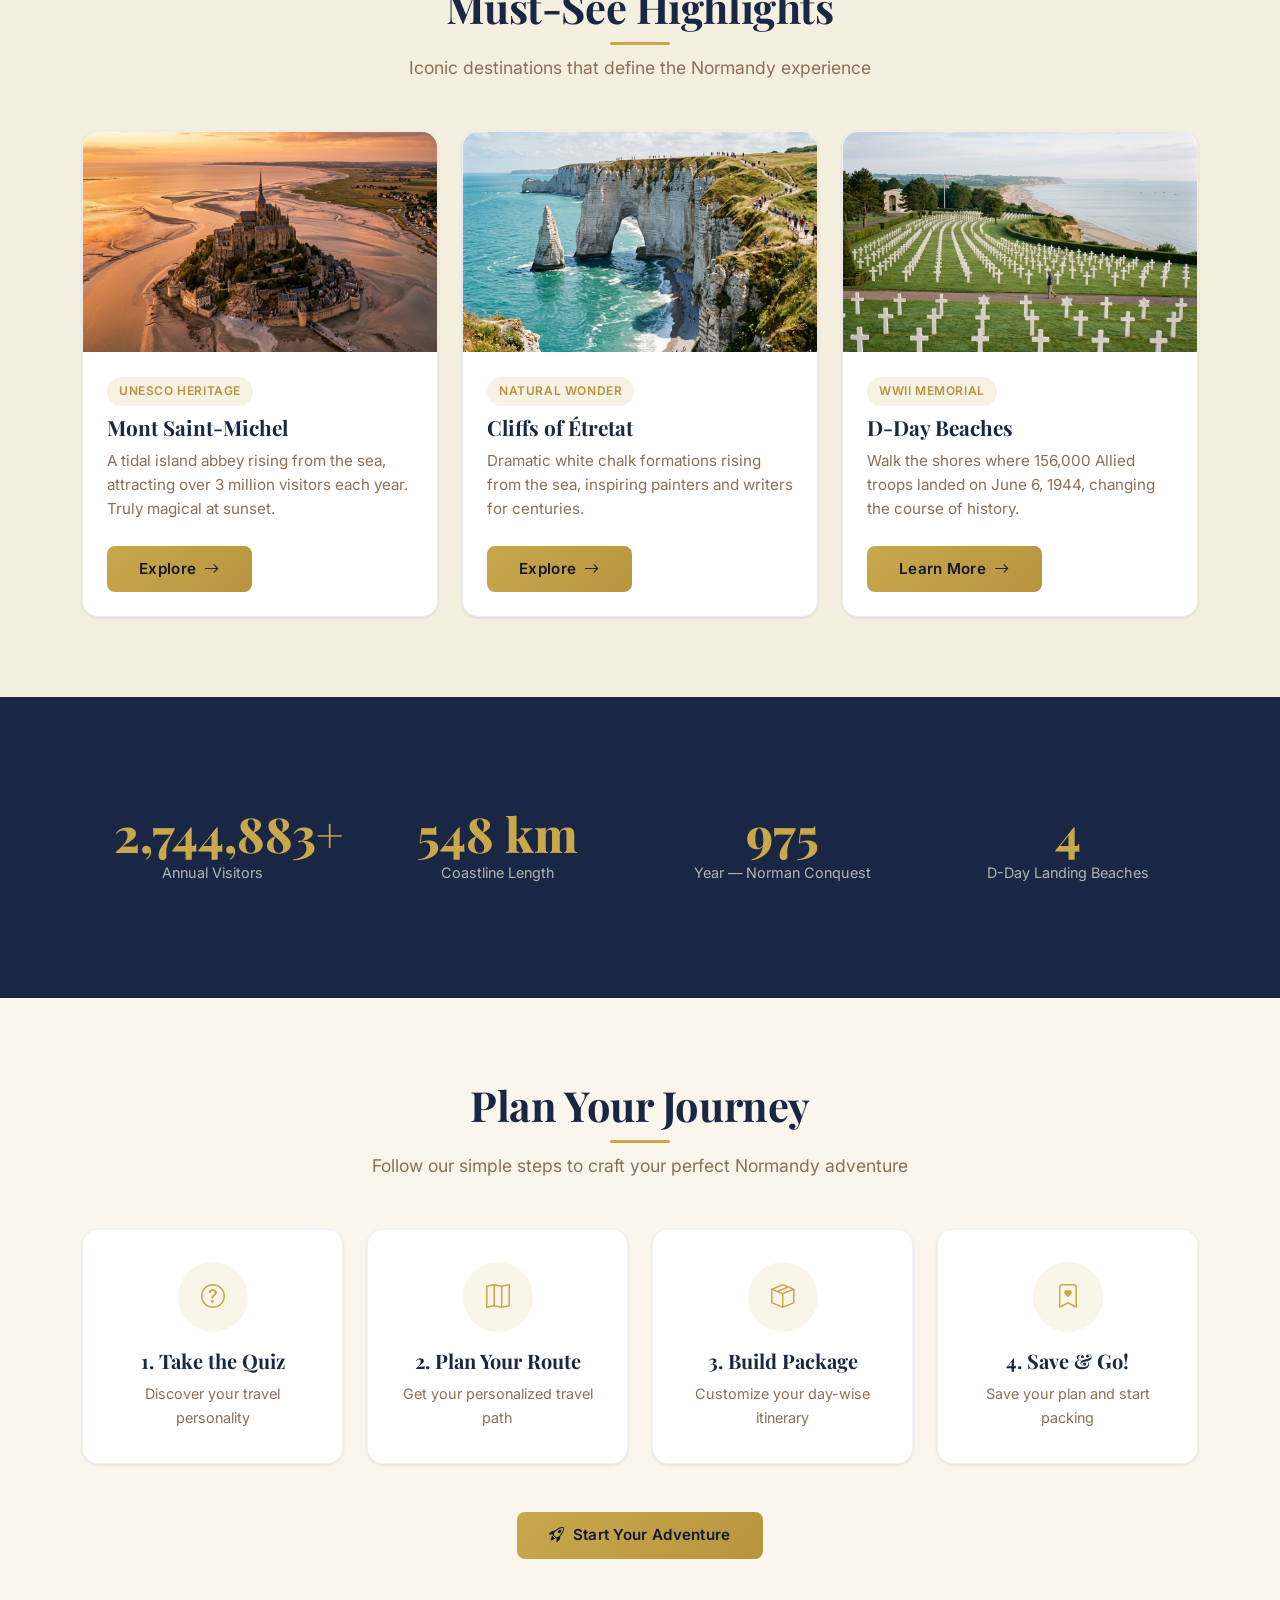
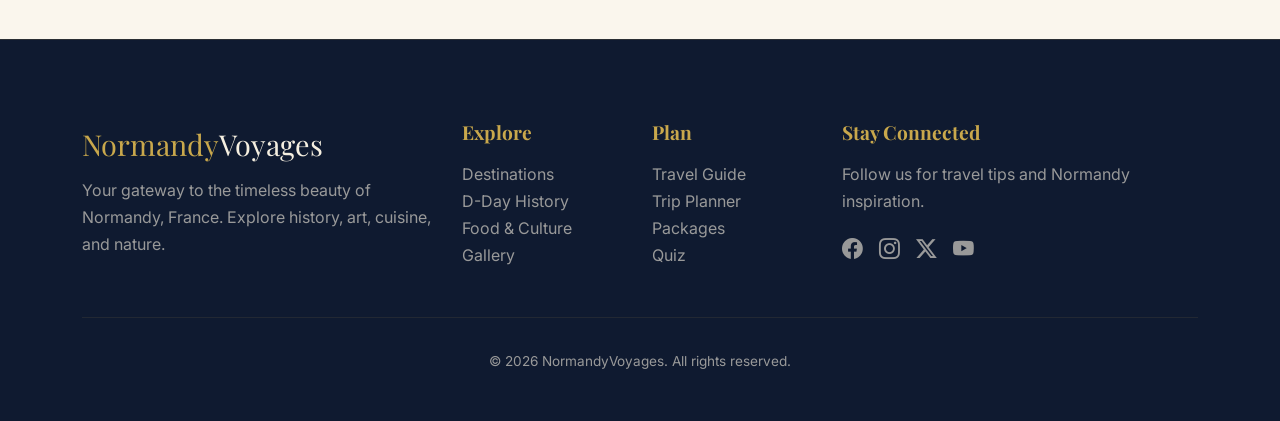
==== commit 7375f331: "Update site content, add new images, and polish styles" ====
--- a/index.html
+++ b/index.html
@@ -105,7 +105,7 @@
       <div class="row g-4">
         <div class="col-lg-4 col-md-6" data-aos="fade-up" data-aos-delay="100">
           <div class="card-normandy h-100">
-            <div style="height:220px;background:linear-gradient(135deg,#1a2744 0%,#2a3d5e 100%);display:flex;align-items:center;justify-content:center;"><span style="font-size:5rem;">🏰</span></div>
+            <img src="img/mont_saint_michel.png" alt="Mont Saint-Michel tidal island abbey at sunset" style="width:100%;height:220px;object-fit:cover;display:block;">
             <div class="card-body">
               <span class="card-badge" data-i18n="card1-badge">UNESCO Heritage</span>
               <h5 class="card-title" data-i18n="card1-title">Mont Saint-Michel</h5>
@@ -116,7 +116,7 @@
         </div>
         <div class="col-lg-4 col-md-6" data-aos="fade-up" data-aos-delay="200">
           <div class="card-normandy h-100">
-            <div style="height:220px;background:linear-gradient(135deg,#2d5a3d 0%,#4a7a5d 100%);display:flex;align-items:center;justify-content:center;"><span style="font-size:5rem;">🌊</span></div>
+            <img src="img/etretat_cliffs.png" alt="Dramatic white chalk cliffs of Étretat with natural arch" style="width:100%;height:220px;object-fit:cover;display:block;">
             <div class="card-body">
               <span class="card-badge" data-i18n="card2-badge">Natural Wonder</span>
               <h5 class="card-title" data-i18n="card2-title">Cliffs of Étretat</h5>
@@ -127,7 +127,7 @@
         </div>
         <div class="col-lg-4 col-md-6" data-aos="fade-up" data-aos-delay="300">
           <div class="card-normandy h-100">
-            <div style="height:220px;background:linear-gradient(135deg,#6b5438 0%,#8a7056 100%);display:flex;align-items:center;justify-content:center;"><span style="font-size:5rem;">⚔️</span></div>
+            <img src="img/dday_beaches.png" alt="D-Day American cemetery crosses overlooking Omaha Beach" style="width:100%;height:220px;object-fit:cover;display:block;">
             <div class="card-body">
               <span class="card-badge" data-i18n="card3-badge">WWII Memorial</span>
               <h5 class="card-title" data-i18n="card3-title">D-Day Beaches</h5>
--- a/css/style.css
+++ b/css/style.css
@@ -160,10 +160,11 @@
 }
 .navbar-normandy .navbar-brand {
   font-family: var(--font-heading);
-  font-size: 1.6rem;
+  font-size: 1.9rem;
   color: var(--gold) !important;
   font-weight: 700;
   letter-spacing: 0.02em;
+  margin-left: -2.5rem;
 }
 .navbar-normandy .navbar-brand span {
   color: var(--parchment);
@@ -171,9 +172,10 @@
 }
 .navbar-normandy .nav-link {
   color: rgba(245,239,224,0.8) !important;
-  font-size: 0.9rem;
+  font-size: 0.85rem;
   font-weight: 500;
-  padding: 0.5rem 1rem !important;
+  padding: 0.4rem 0.6rem !important;
+  white-space: nowrap;
   transition: color var(--transition-fast);
   position: relative;
 }
@@ -213,7 +215,14 @@
   justify-content: center;
   text-align: center;
   overflow: hidden;
-  background: linear-gradient(135deg, var(--navy-deep) 0%, var(--navy) 50%, var(--navy-light) 100%);
+  background: url('../img/normandy_hero.png') center center / cover no-repeat;
+}
+.hero::before {
+  content: '';
+  position: absolute;
+  inset: 0;
+  background: linear-gradient(135deg, rgba(15,26,48,0.82) 0%, rgba(26,39,68,0.70) 50%, rgba(42,61,94,0.65) 100%);
+  z-index: 1;
 }
 .hero-overlay {
   position: absolute;
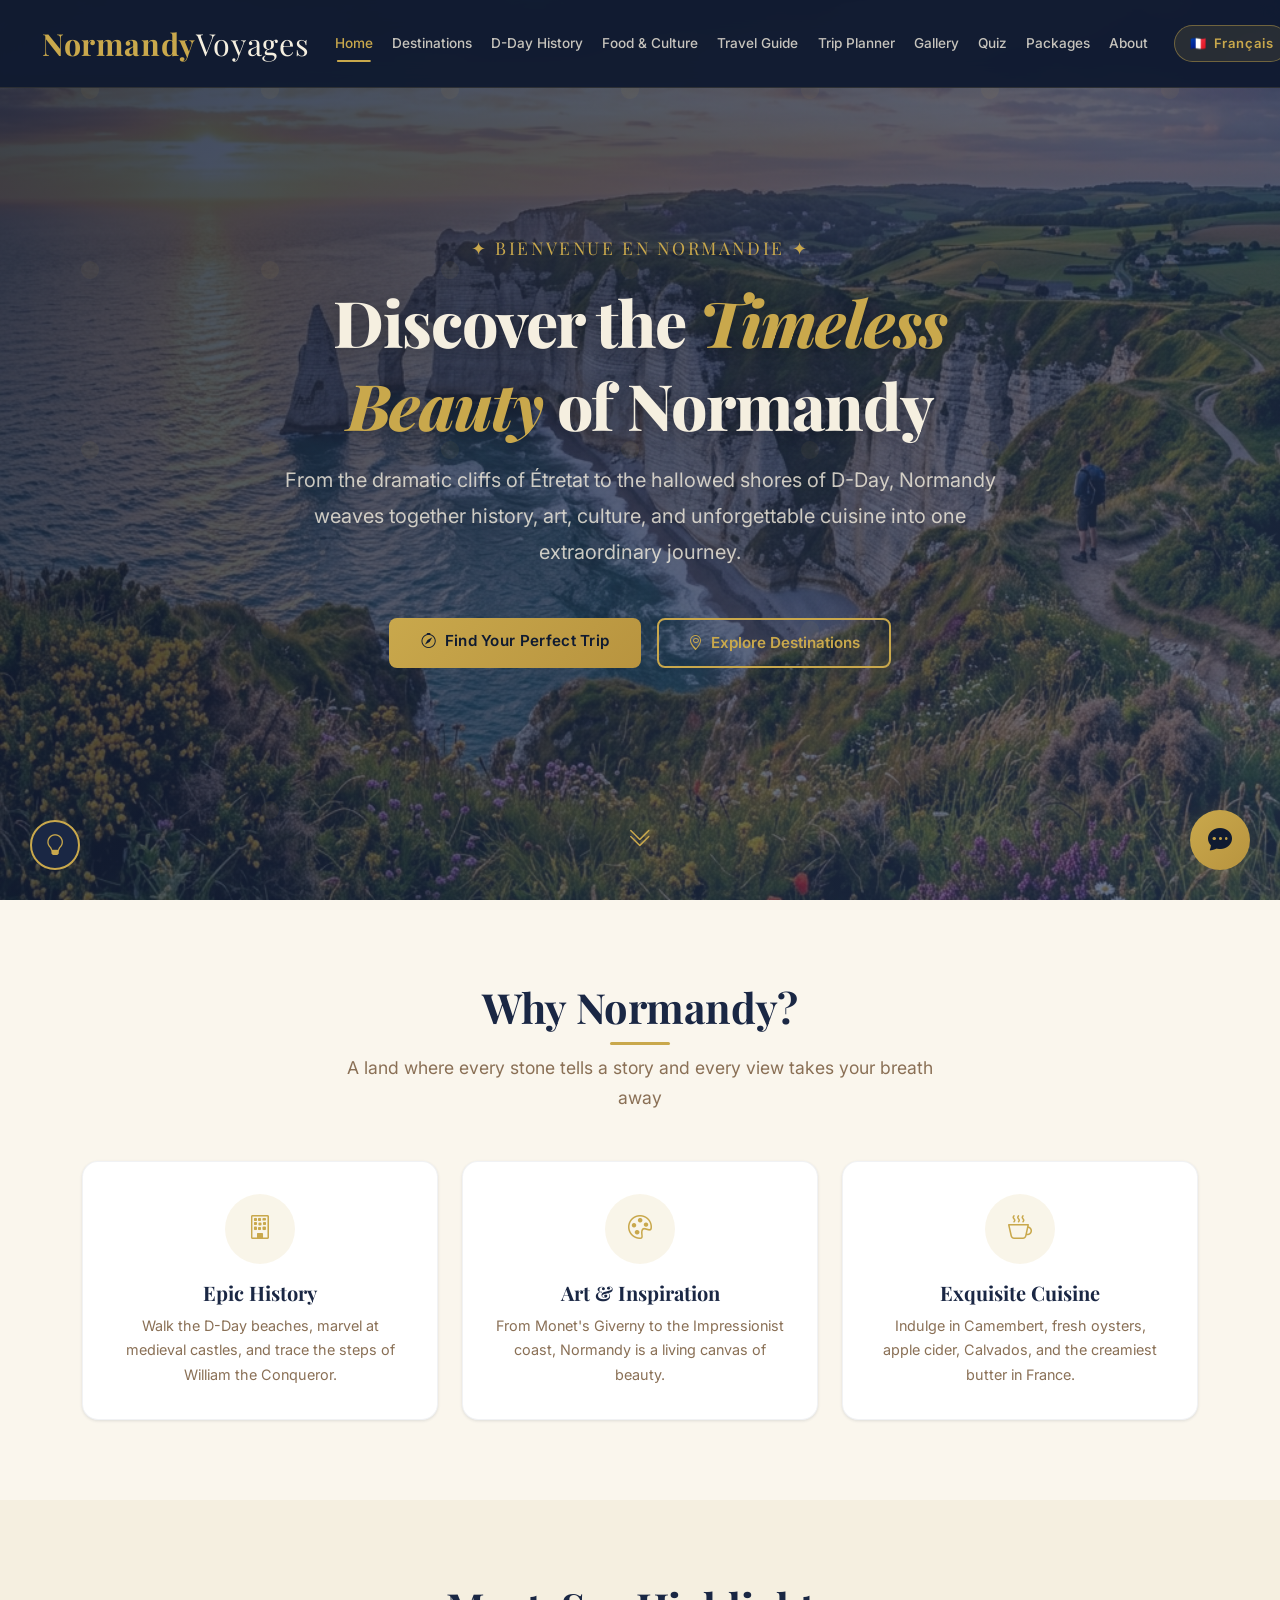
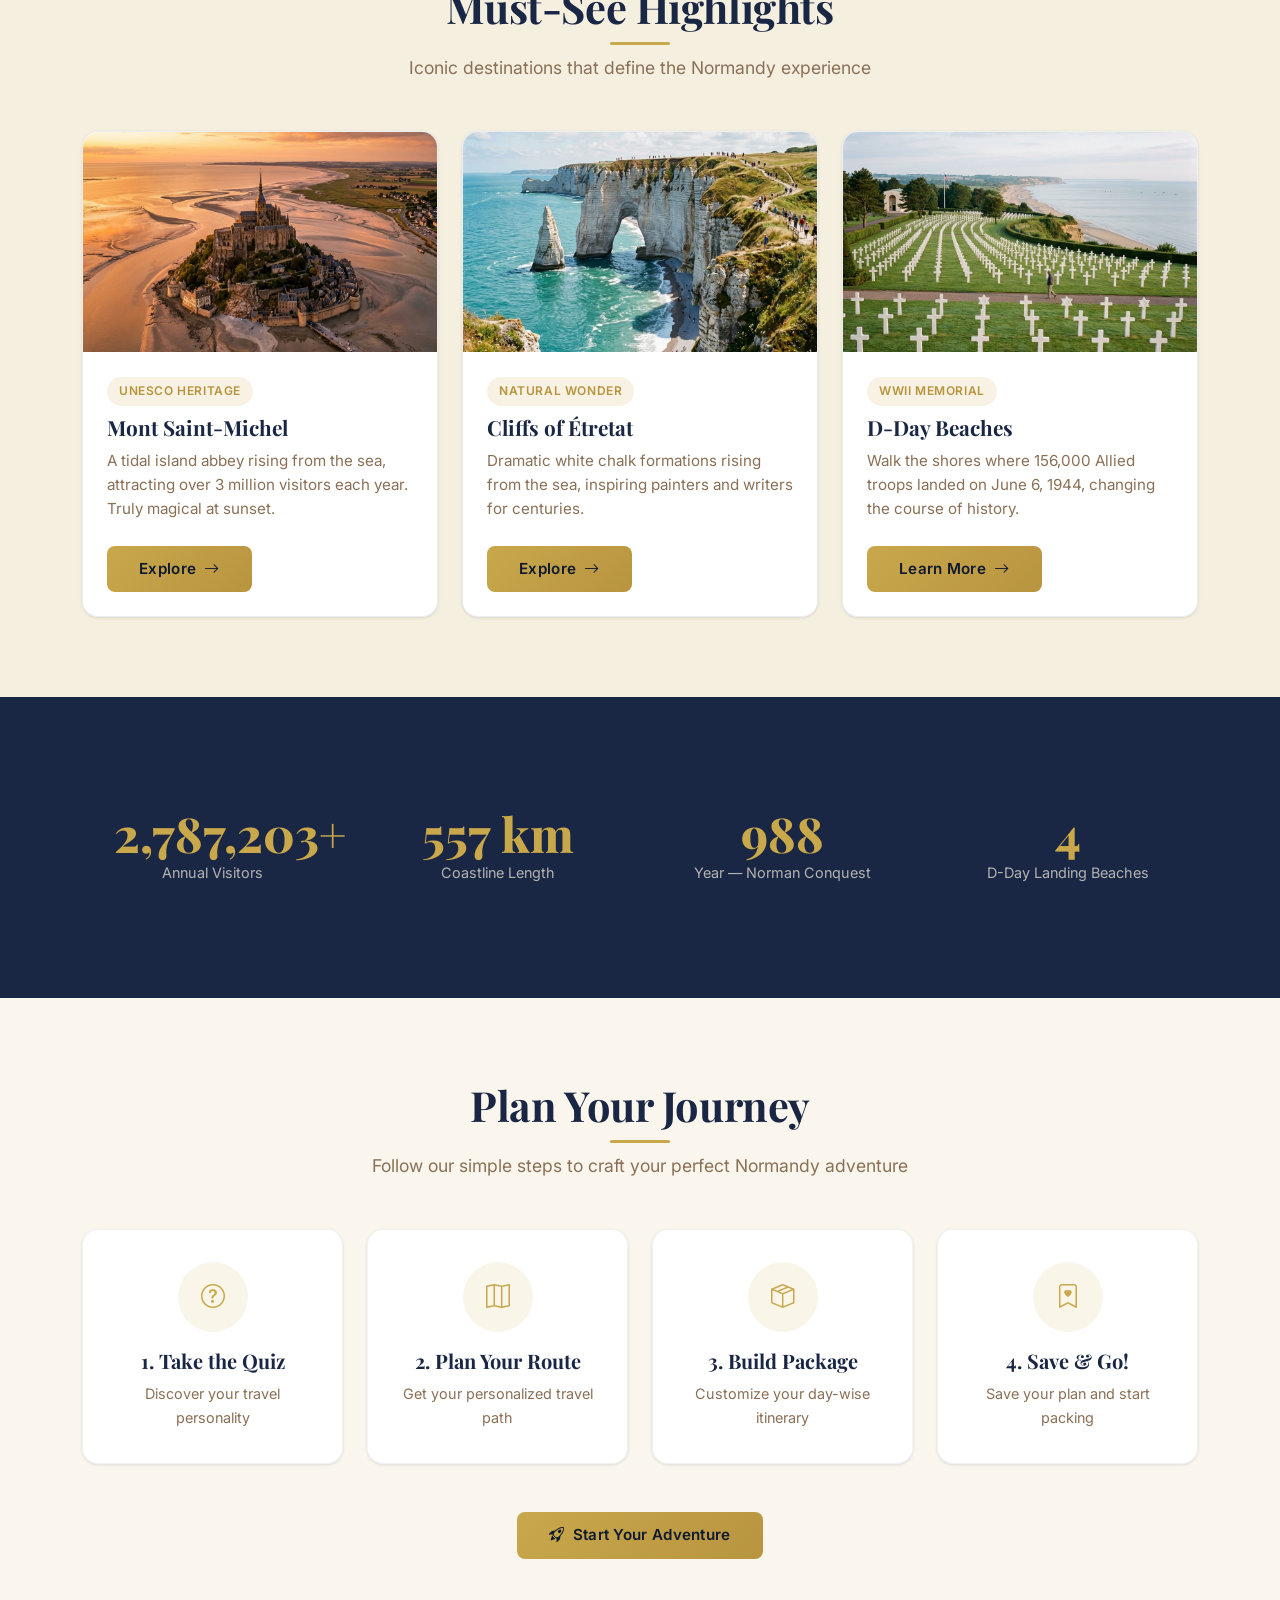
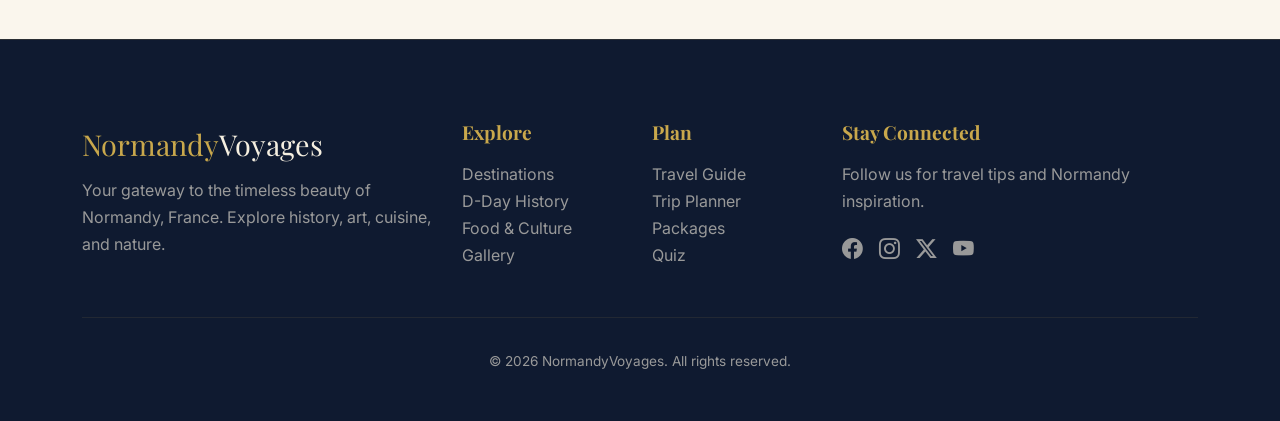
==== commit 41ee8e8f: "Fix French translations across Packages, Quiz, and Travel Guide pages" ====
--- a/index.html
+++ b/index.html
@@ -245,10 +245,10 @@
           <h5 data-i18n="footer-connect">Stay Connected</h5>
           <p data-i18n="footer-connect-sub">Follow us for travel tips and Normandy inspiration.</p>
           <div class="d-flex gap-3 mt-2">
-            <a href="#" aria-label="Facebook" style="font-size:1.3rem;"><i class="bi bi-facebook"></i></a>
-            <a href="#" aria-label="Instagram" style="font-size:1.3rem;"><i class="bi bi-instagram"></i></a>
-            <a href="#" aria-label="Twitter" style="font-size:1.3rem;"><i class="bi bi-twitter-x"></i></a>
-            <a href="#" aria-label="YouTube" style="font-size:1.3rem;"><i class="bi bi-youtube"></i></a>
+            <a href="https://www.facebook.com/normandytourisme" aria-label="Facebook" style="font-size:1.3rem;" target="_blank" rel="noopener noreferrer"><i class="bi bi-facebook"></i></a>
+            <a href="https://www.instagram.com/normandytourisme" aria-label="Instagram" style="font-size:1.3rem;" target="_blank" rel="noopener noreferrer"><i class="bi bi-instagram"></i></a>
+            <a href="https://twitter.com/NormandieTour" aria-label="Twitter" style="font-size:1.3rem;" target="_blank" rel="noopener noreferrer"><i class="bi bi-twitter-x"></i></a>
+            <a href="https://www.youtube.com/channel/UCPiyIE62BsBEbZt8334CrMg/videos" aria-label="YouTube" style="font-size:1.3rem;" target="_blank" rel="noopener noreferrer"><i class="bi bi-youtube"></i></a>
           </div>
         </div>
       </div>
@@ -265,6 +265,6 @@
   <script src="https://unpkg.com/aos@2.3.4/dist/aos.js"></script>
   <script src="js/app.js"></script>
   <script src="js/chatbot.js"></script>
-  <script src="js/i18n.js"></script>
+  <script src="js/i18n.js?v=1.1"></script>
 </body>
 </html>
